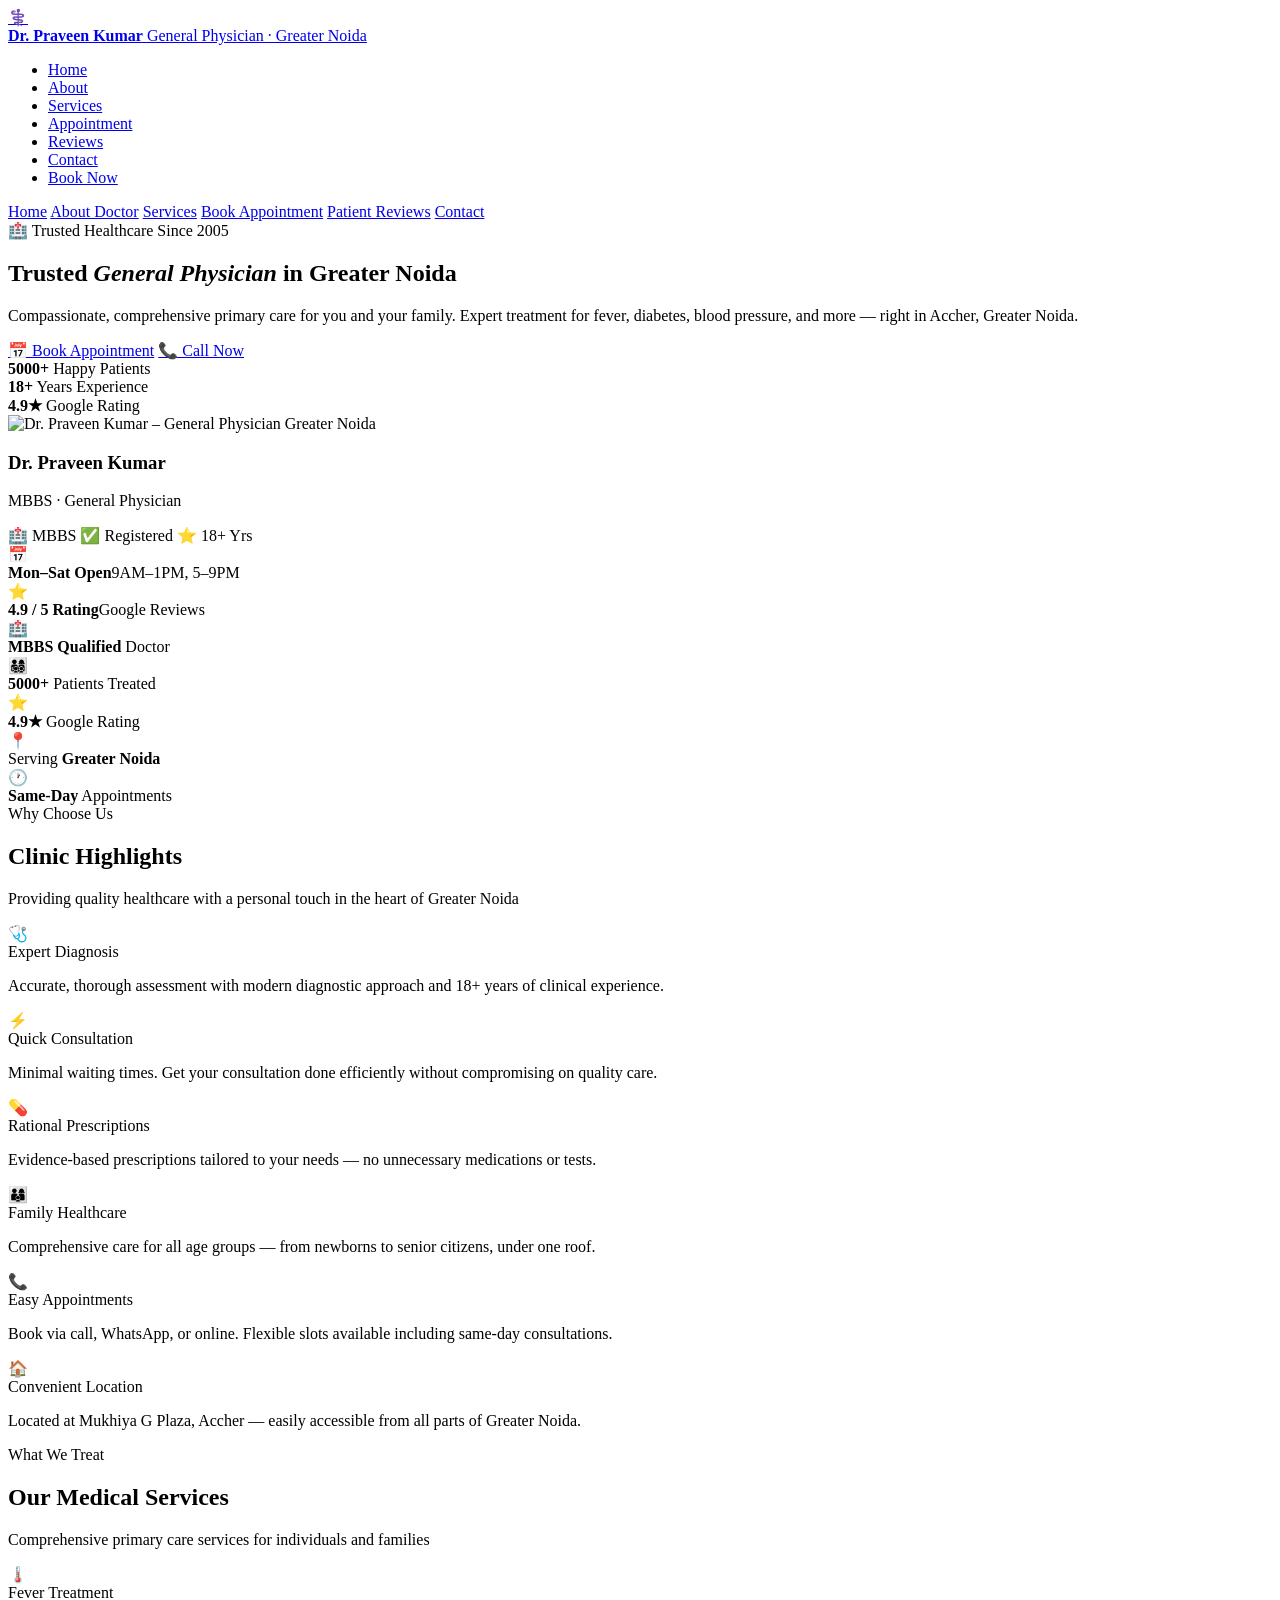
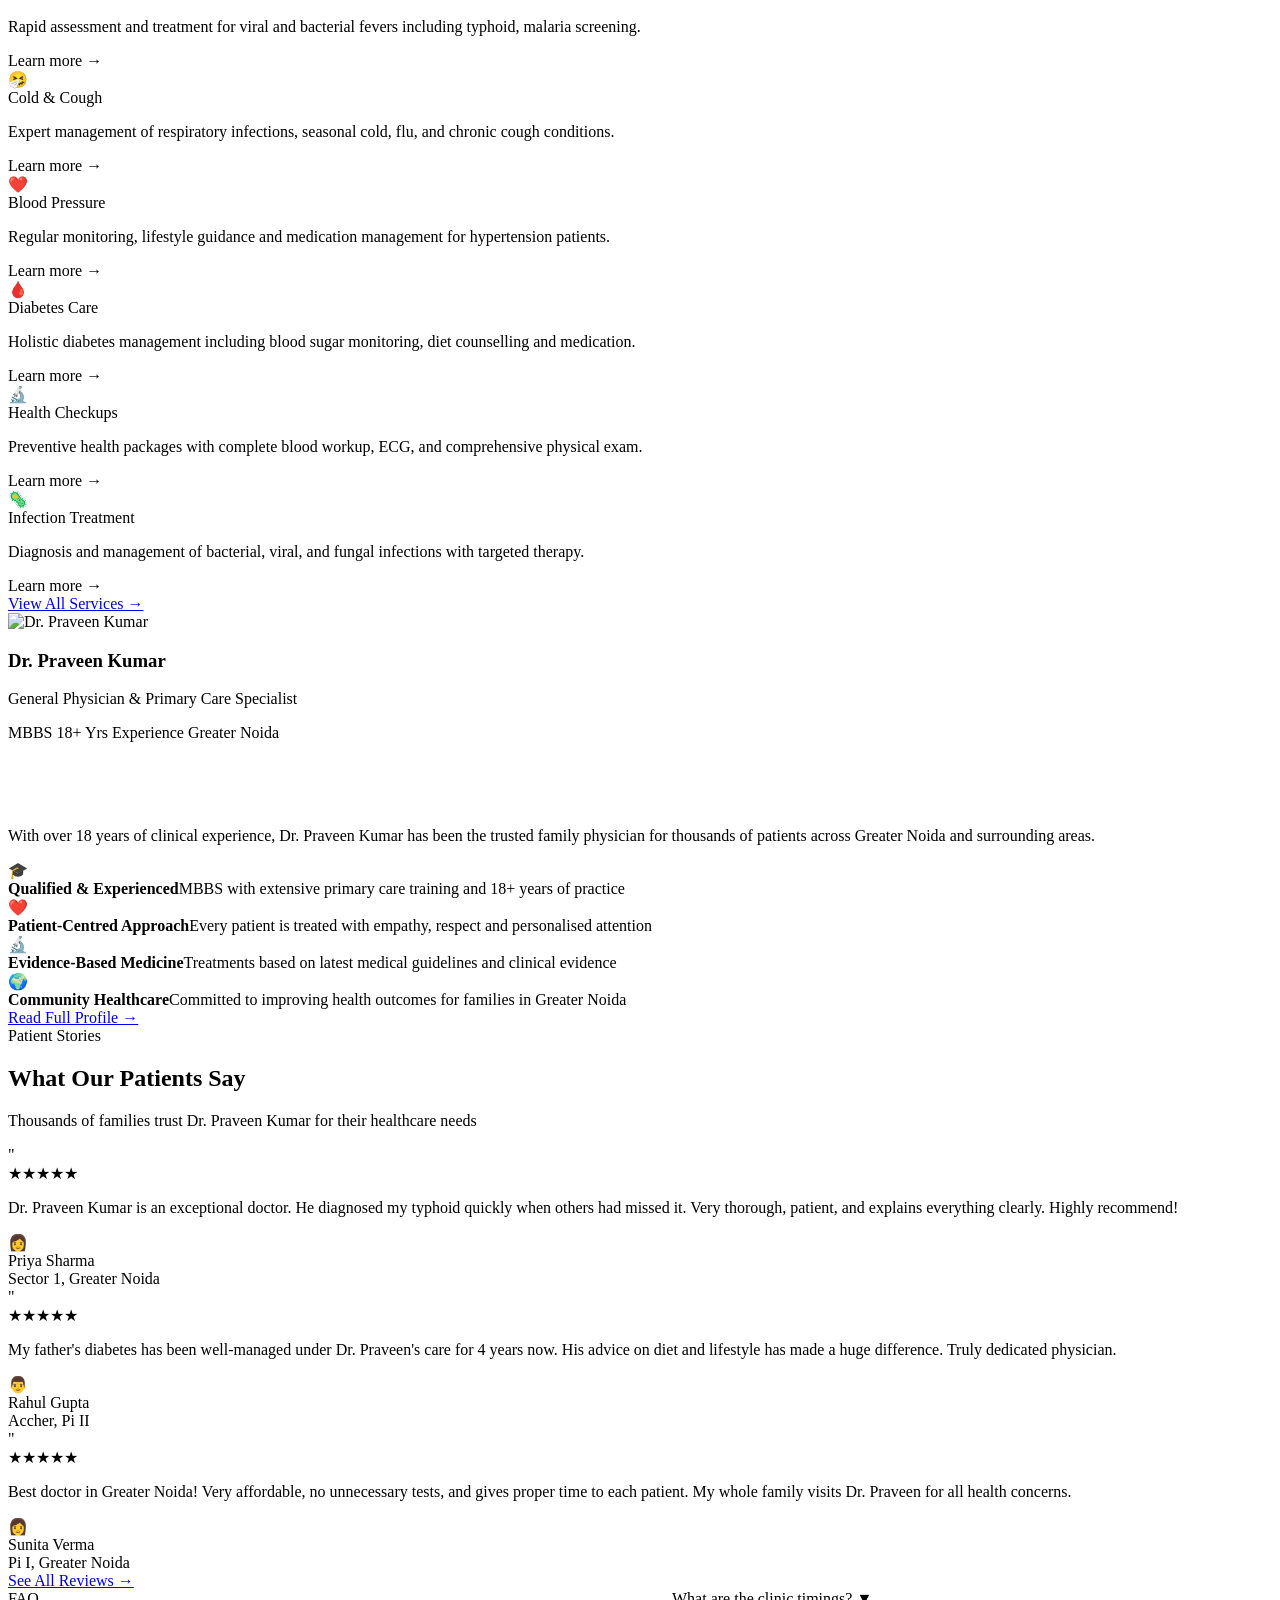
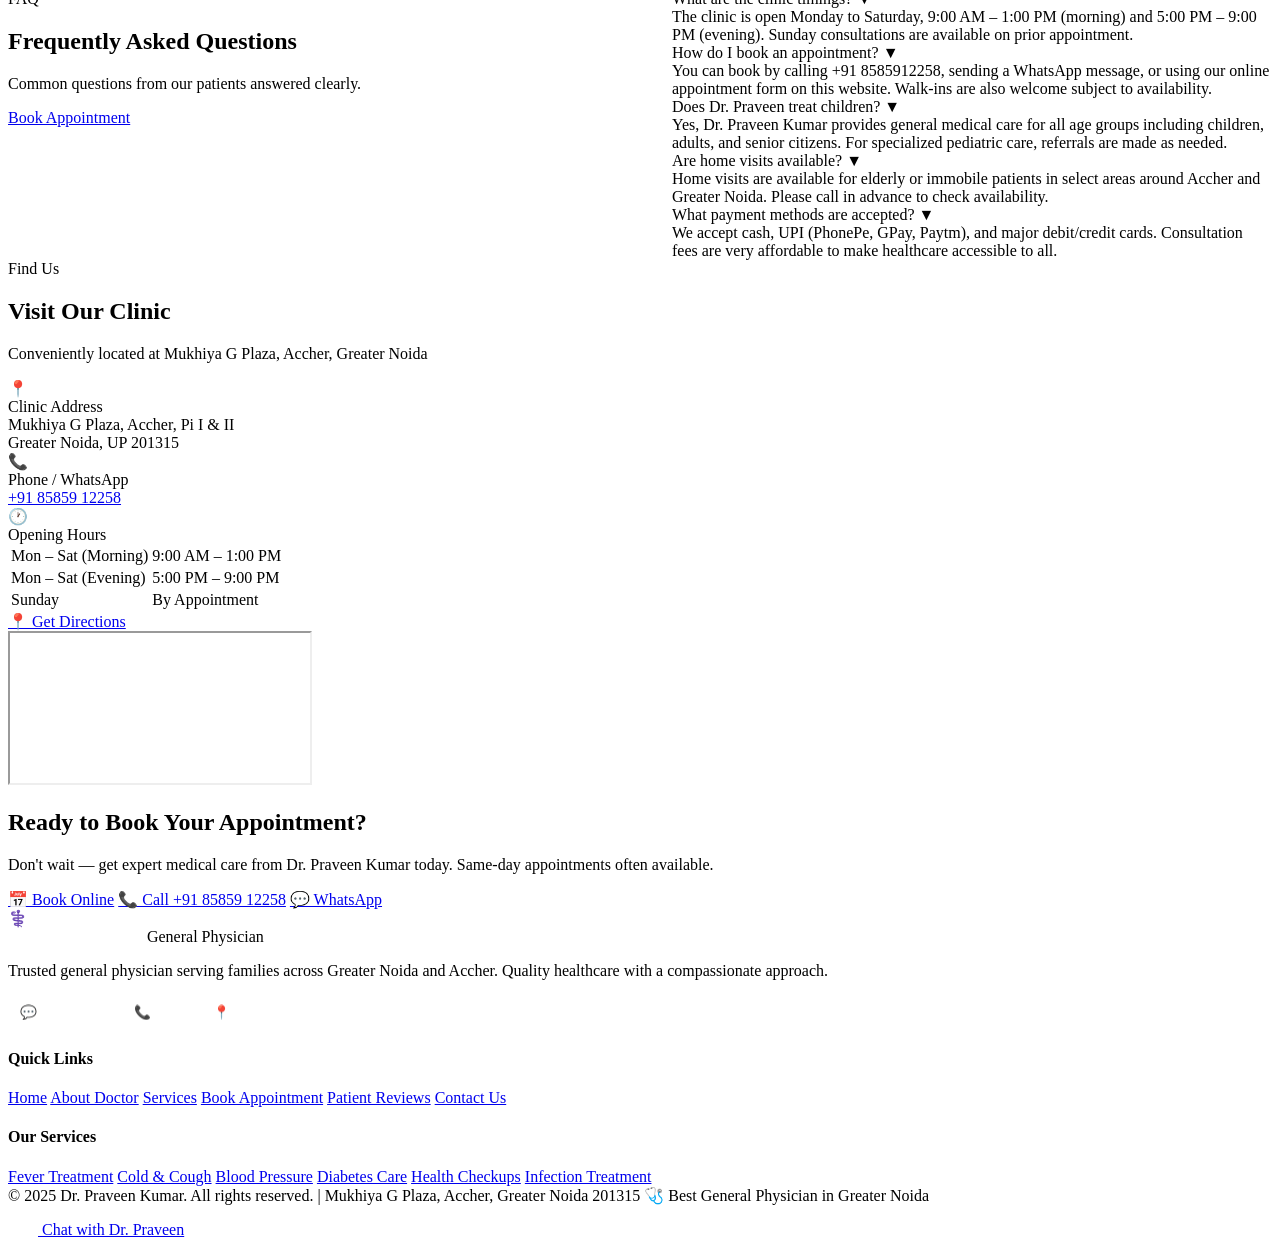
==== index.html @ 4be9c809 "Add files via upload" ====
<!DOCTYPE html>
<html lang="en">
<head>
<meta charset="UTF-8"/>
<meta name="viewport" content="width=device-width, initial-scale=1.0"/>
<title>Dr. Praveen Kumar – Best General Physician in Greater Noida</title>
<meta name="description" content="Dr. Praveen Kumar is a trusted General Physician in Greater Noida, Accher. Expert in fever, diabetes, BP, infections & preventive care. Book appointment: +91 8585912258"/>
<meta name="keywords" content="Best General Physician Greater Noida, Doctor near Accher Greater Noida, General Physician Greater Noida, Dr Praveen Kumar"/>
<meta property="og:title" content="Dr. Praveen Kumar – Best General Physician in Greater Noida"/>
<meta property="og:description" content="Trusted General Physician in Accher, Greater Noida. Expert care for fever, diabetes, BP & more. Book appointment now."/>
<meta property="og:type" content="website"/>
<link rel="canonical" href="https://drpraveenkumar.in/"/>
<link rel="stylesheet" href="css/style.css"/>
<script type="application/ld+json">
{"@context":"https://schema.org","@type":["LocalBusiness","MedicalClinic","Physician"],"name":"Dr. Praveen Kumar – Best General Physician","description":"General Physician in Accher, Greater Noida offering comprehensive primary care","url":"https://drpraveenkumar.in","telephone":"+918585912258","address":{"@type":"PostalAddress","streetAddress":"Mukhiya G Plaza, Accher, Pi I & II","addressLocality":"Greater Noida","addressRegion":"Uttar Pradesh","postalCode":"201315","addressCountry":"IN"},"geo":{"@type":"GeoCoordinates","latitude":28.4595,"longitude":77.5021},"openingHours":["Mo-Sa 09:00-13:00","Mo-Sa 17:00-21:00"],"medicalSpecialty":"General Practice","hasMap":"https://maps.app.goo.gl/XNpBcMZ1L3HhsXba7"}
</script>
</head>
<body>

<!-- NAVBAR -->
<nav class="navbar" id="navbar">
  <div class="nav-inner">
    <a href="index.html" class="nav-logo">
      <div class="logo-icon">⚕️</div>
      <div class="logo-text">
        <strong>Dr. Praveen Kumar</strong>
        <span>General Physician · Greater Noida</span>
      </div>
    </a>
    <ul class="nav-links">
      <li><a href="index.html" class="active">Home</a></li>
      <li><a href="pages/about.html">About</a></li>
      <li><a href="pages/services.html">Services</a></li>
      <li><a href="pages/appointment.html">Appointment</a></li>
      <li><a href="pages/reviews.html">Reviews</a></li>
      <li><a href="pages/contact.html">Contact</a></li>
      <li><a href="pages/appointment.html" class="nav-cta">Book Now</a></li>
    </ul>
    <div class="hamburger" id="hamburger">
      <span></span><span></span><span></span>
    </div>
  </div>
</nav>

<!-- MOBILE MENU -->
<div class="mobile-menu" id="mobileMenu">
  <a href="index.html">Home</a>
  <a href="pages/about.html">About Doctor</a>
  <a href="pages/services.html">Services</a>
  <a href="pages/appointment.html">Book Appointment</a>
  <a href="pages/reviews.html">Patient Reviews</a>
  <a href="pages/contact.html">Contact</a>
</div>

<!-- HERO -->
<section class="hero" id="home">
  <div class="hero-blob"></div>
  <div class="hero-container">
    <div class="hero-content">
      <div class="hero-badge">🏥 Trusted Healthcare Since 2005</div>
      <h1 class="hero-title">Trusted <em>General Physician</em> in Greater Noida</h1>
      <p class="hero-subtitle">Compassionate, comprehensive primary care for you and your family. Expert treatment for fever, diabetes, blood pressure, and more — right in Accher, Greater Noida.</p>
      <div class="hero-actions">
        <a href="pages/appointment.html" class="btn btn-white">📅 Book Appointment</a>
        <a href="tel:+918585912258" class="btn btn-outline-white">📞 Call Now</a>
      </div>
      <div class="hero-stats">
        <div class="stat">
          <strong><span data-count="5000" data-suffix="+">5000+</span></strong>
          <span>Happy Patients</span>
        </div>
        <div class="stat">
          <strong><span data-count="18" data-suffix="+">18+</span></strong>
          <span>Years Experience</span>
        </div>
        <div class="stat">
          <strong>4.9★</strong>
          <span>Google Rating</span>
        </div>
      </div>
    </div>
    <div class="hero-image-wrap">
      <div class="hero-card">
        <div class="doctor-photo-wrap">
          <img src="images/dr.jpeg" alt="Dr. Praveen Kumar – General Physician Greater Noida" loading="eager"/>
        </div>
        <div class="doctor-info">
          <h3>Dr. Praveen Kumar</h3>
          <p>MBBS · General Physician</p>
        </div>
        <div class="cert-badges">
          <span class="cert-badge">🏥 MBBS</span>
          <span class="cert-badge">✅ Registered</span>
          <span class="cert-badge">⭐ 18+ Yrs</span>
        </div>
      </div>
      <div class="floating-card fc1">
        <span class="fc-icon">📅</span>
        <div><strong>Mon–Sat Open</strong><span>9AM–1PM, 5–9PM</span></div>
      </div>
      <div class="floating-card fc2">
        <span class="fc-icon">⭐</span>
        <div><strong>4.9 / 5 Rating</strong><span>Google Reviews</span></div>
      </div>
    </div>
  </div>
</section>

<!-- TRUST BAR -->
<div class="trust-bar">
  <div class="trust-inner">
    <div class="trust-item"><span class="ti-icon">🏥</span><div><strong>MBBS Qualified</strong> Doctor</div></div>
    <div class="trust-item"><span class="ti-icon">👨‍👩‍👧‍👦</span><div><strong>5000+</strong> Patients Treated</div></div>
    <div class="trust-item"><span class="ti-icon">⭐</span><div><strong>4.9★</strong> Google Rating</div></div>
    <div class="trust-item"><span class="ti-icon">📍</span><div>Serving <strong>Greater Noida</strong></div></div>
    <div class="trust-item"><span class="ti-icon">🕐</span><div><strong>Same-Day</strong> Appointments</div></div>
  </div>
</div>

<!-- HIGHLIGHTS -->
<section class="highlights">
  <div class="container">
    <div class="text-center">
      <span class="section-label">Why Choose Us</span>
      <h2 class="section-title">Clinic Highlights</h2>
      <p class="section-sub">Providing quality healthcare with a personal touch in the heart of Greater Noida</p>
    </div>
    <div class="highlights-grid">
      <div class="highlight-card reveal">
        <div class="hc-icon">🩺</div>
        <div class="hc-title">Expert Diagnosis</div>
        <p class="hc-text">Accurate, thorough assessment with modern diagnostic approach and 18+ years of clinical experience.</p>
      </div>
      <div class="highlight-card reveal">
        <div class="hc-icon">⚡</div>
        <div class="hc-title">Quick Consultation</div>
        <p class="hc-text">Minimal waiting times. Get your consultation done efficiently without compromising on quality care.</p>
      </div>
      <div class="highlight-card reveal">
        <div class="hc-icon">💊</div>
        <div class="hc-title">Rational Prescriptions</div>
        <p class="hc-text">Evidence-based prescriptions tailored to your needs — no unnecessary medications or tests.</p>
      </div>
      <div class="highlight-card reveal">
        <div class="hc-icon">👨‍👩‍👦</div>
        <div class="hc-title">Family Healthcare</div>
        <p class="hc-text">Comprehensive care for all age groups — from newborns to senior citizens, under one roof.</p>
      </div>
      <div class="highlight-card reveal">
        <div class="hc-icon">📞</div>
        <div class="hc-title">Easy Appointments</div>
        <p class="hc-text">Book via call, WhatsApp, or online. Flexible slots available including same-day consultations.</p>
      </div>
      <div class="highlight-card reveal">
        <div class="hc-icon">🏠</div>
        <div class="hc-title">Convenient Location</div>
        <p class="hc-text">Located at Mukhiya G Plaza, Accher — easily accessible from all parts of Greater Noida.</p>
      </div>
    </div>
  </div>
</section>

<!-- SERVICES OVERVIEW -->
<section class="services" id="services">
  <div class="container">
    <div class="text-center">
      <span class="section-label">What We Treat</span>
      <h2 class="section-title">Our Medical Services</h2>
      <p class="section-sub">Comprehensive primary care services for individuals and families</p>
    </div>
    <div class="services-grid">
      <div class="service-card reveal">
        <div class="sc-icon-wrap">🌡️</div>
        <div class="sc-title">Fever Treatment</div>
        <p class="sc-text">Rapid assessment and treatment for viral and bacterial fevers including typhoid, malaria screening.</p>
        <span class="sc-link">Learn more →</span>
      </div>
      <div class="service-card reveal">
        <div class="sc-icon-wrap">🤧</div>
        <div class="sc-title">Cold & Cough</div>
        <p class="sc-text">Expert management of respiratory infections, seasonal cold, flu, and chronic cough conditions.</p>
        <span class="sc-link">Learn more →</span>
      </div>
      <div class="service-card reveal">
        <div class="sc-icon-wrap">❤️</div>
        <div class="sc-title">Blood Pressure</div>
        <p class="sc-text">Regular monitoring, lifestyle guidance and medication management for hypertension patients.</p>
        <span class="sc-link">Learn more →</span>
      </div>
      <div class="service-card reveal">
        <div class="sc-icon-wrap">🩸</div>
        <div class="sc-title">Diabetes Care</div>
        <p class="sc-text">Holistic diabetes management including blood sugar monitoring, diet counselling and medication.</p>
        <span class="sc-link">Learn more →</span>
      </div>
      <div class="service-card reveal">
        <div class="sc-icon-wrap">🔬</div>
        <div class="sc-title">Health Checkups</div>
        <p class="sc-text">Preventive health packages with complete blood workup, ECG, and comprehensive physical exam.</p>
        <span class="sc-link">Learn more →</span>
      </div>
      <div class="service-card reveal">
        <div class="sc-icon-wrap">🦠</div>
        <div class="sc-title">Infection Treatment</div>
        <p class="sc-text">Diagnosis and management of bacterial, viral, and fungal infections with targeted therapy.</p>
        <span class="sc-link">Learn more →</span>
      </div>
    </div>
    <div class="text-center mt-3">
      <a href="pages/services.html" class="btn btn-primary">View All Services →</a>
    </div>
  </div>
</section>

<!-- ABOUT STRIP -->
<section class="about-strip">
  <div class="container">
    <div class="about-strip-inner">
      <div class="about-img-wrap reveal">
        <div class="doctor-photo-about">
          <img src="images/dr.jpeg" alt="Dr. Praveen Kumar" loading="lazy"/>
        </div>
        <h3>Dr. Praveen Kumar</h3>
        <p>General Physician & Primary Care Specialist</p>
        <div class="qual-pills">
          <span class="qual-pill">MBBS</span>
          <span class="qual-pill">18+ Yrs Experience</span>
          <span class="qual-pill">Greater Noida</span>
        </div>
      </div>
      <div class="about-content reveal">
        <span class="section-label" style="background:rgba(255,255,255,0.15);color:white;">About Dr. Praveen Kumar</span>
        <h2 class="section-title" style="color:white;">Dedicated to Your Health & Wellbeing</h2>
        <p class="section-sub">With over 18 years of clinical experience, Dr. Praveen Kumar has been the trusted family physician for thousands of patients across Greater Noida and surrounding areas.</p>
        <div class="about-points">
          <div class="about-point">
            <div class="ap-icon">🎓</div>
            <div class="ap-text"><strong>Qualified & Experienced</strong><span>MBBS with extensive primary care training and 18+ years of practice</span></div>
          </div>
          <div class="about-point">
            <div class="ap-icon">❤️</div>
            <div class="ap-text"><strong>Patient-Centred Approach</strong><span>Every patient is treated with empathy, respect and personalised attention</span></div>
          </div>
          <div class="about-point">
            <div class="ap-icon">🔬</div>
            <div class="ap-text"><strong>Evidence-Based Medicine</strong><span>Treatments based on latest medical guidelines and clinical evidence</span></div>
          </div>
          <div class="about-point">
            <div class="ap-icon">🌍</div>
            <div class="ap-text"><strong>Community Healthcare</strong><span>Committed to improving health outcomes for families in Greater Noida</span></div>
          </div>
        </div>
        <div class="mt-3">
          <a href="pages/about.html" class="btn btn-white" style="margin-top:1.5rem">Read Full Profile →</a>
        </div>
      </div>
    </div>
  </div>
</section>

<!-- TESTIMONIALS -->
<section class="testimonials">
  <div class="container">
    <div class="text-center">
      <span class="section-label">Patient Stories</span>
      <h2 class="section-title">What Our Patients Say</h2>
      <p class="section-sub">Thousands of families trust Dr. Praveen Kumar for their healthcare needs</p>
    </div>
    <div class="testimonials-grid">
      <div class="testimonial-card reveal">
        <div class="quote-mark">"</div>
        <div class="stars">★★★★★</div>
        <p class="t-text">Dr. Praveen Kumar is an exceptional doctor. He diagnosed my typhoid quickly when others had missed it. Very thorough, patient, and explains everything clearly. Highly recommend!</p>
        <div class="t-author">
          <div class="t-avatar">👩</div>
          <div><div class="t-name">Priya Sharma</div><div class="t-meta">Sector 1, Greater Noida</div></div>
        </div>
      </div>
      <div class="testimonial-card reveal">
        <div class="quote-mark">"</div>
        <div class="stars">★★★★★</div>
        <p class="t-text">My father's diabetes has been well-managed under Dr. Praveen's care for 4 years now. His advice on diet and lifestyle has made a huge difference. Truly dedicated physician.</p>
        <div class="t-author">
          <div class="t-avatar">👨</div>
          <div><div class="t-name">Rahul Gupta</div><div class="t-meta">Accher, Pi II</div></div>
        </div>
      </div>
      <div class="testimonial-card reveal">
        <div class="quote-mark">"</div>
        <div class="stars">★★★★★</div>
        <p class="t-text">Best doctor in Greater Noida! Very affordable, no unnecessary tests, and gives proper time to each patient. My whole family visits Dr. Praveen for all health concerns.</p>
        <div class="t-author">
          <div class="t-avatar">👩</div>
          <div><div class="t-name">Sunita Verma</div><div class="t-meta">Pi I, Greater Noida</div></div>
        </div>
      </div>
    </div>
    <div class="text-center mt-3">
      <a href="pages/reviews.html" class="btn btn-primary">See All Reviews →</a>
    </div>
  </div>
</section>

<!-- FAQ -->
<section class="faq">
  <div class="container">
    <div class="faq-grid" style="display:grid;grid-template-columns:1fr 1fr;gap:4rem;align-items:start;">
      <div class="reveal">
        <span class="section-label">FAQ</span>
        <h2 class="section-title">Frequently Asked Questions</h2>
        <p class="section-sub">Common questions from our patients answered clearly.</p>
        <div class="mt-3">
          <a href="pages/appointment.html" class="btn btn-primary">Book Appointment</a>
        </div>
      </div>
      <div class="faq-list reveal">
        <div class="faq-item">
          <div class="faq-q">What are the clinic timings? <span class="faq-chevron">▼</span></div>
          <div class="faq-a"><div class="faq-a-inner">The clinic is open Monday to Saturday, 9:00 AM – 1:00 PM (morning) and 5:00 PM – 9:00 PM (evening). Sunday consultations are available on prior appointment.</div></div>
        </div>
        <div class="faq-item">
          <div class="faq-q">How do I book an appointment? <span class="faq-chevron">▼</span></div>
          <div class="faq-a"><div class="faq-a-inner">You can book by calling +91 8585912258, sending a WhatsApp message, or using our online appointment form on this website. Walk-ins are also welcome subject to availability.</div></div>
        </div>
        <div class="faq-item">
          <div class="faq-q">Does Dr. Praveen treat children? <span class="faq-chevron">▼</span></div>
          <div class="faq-a"><div class="faq-a-inner">Yes, Dr. Praveen Kumar provides general medical care for all age groups including children, adults, and senior citizens. For specialized pediatric care, referrals are made as needed.</div></div>
        </div>
        <div class="faq-item">
          <div class="faq-q">Are home visits available? <span class="faq-chevron">▼</span></div>
          <div class="faq-a"><div class="faq-a-inner">Home visits are available for elderly or immobile patients in select areas around Accher and Greater Noida. Please call in advance to check availability.</div></div>
        </div>
        <div class="faq-item">
          <div class="faq-q">What payment methods are accepted? <span class="faq-chevron">▼</span></div>
          <div class="faq-a"><div class="faq-a-inner">We accept cash, UPI (PhonePe, GPay, Paytm), and major debit/credit cards. Consultation fees are very affordable to make healthcare accessible to all.</div></div>
        </div>
      </div>
    </div>
  </div>
</section>

<!-- CONTACT QUICK -->
<section class="contact">
  <div class="container">
    <div class="text-center">
      <span class="section-label">Find Us</span>
      <h2 class="section-title">Visit Our Clinic</h2>
      <p class="section-sub">Conveniently located at Mukhiya G Plaza, Accher, Greater Noida</p>
    </div>
    <div class="contact-grid">
      <div class="contact-info">
        <div class="info-card reveal">
          <div class="ic-icon">📍</div>
          <div>
            <div class="ic-label">Clinic Address</div>
            <div class="ic-value">Mukhiya G Plaza, Accher, Pi I & II<br>Greater Noida, UP 201315</div>
          </div>
        </div>
        <div class="info-card reveal">
          <div class="ic-icon">📞</div>
          <div>
            <div class="ic-label">Phone / WhatsApp</div>
            <div class="ic-value"><a href="tel:+918585912258">+91 85859 12258</a></div>
          </div>
        </div>
        <div class="info-card reveal">
          <div class="ic-icon">🕐</div>
          <div>
            <div class="ic-label">Opening Hours</div>
            <div class="ic-value">
              <table class="hours-table">
                <tr><td>Mon – Sat (Morning)</td><td>9:00 AM – 1:00 PM</td></tr>
                <tr><td>Mon – Sat (Evening)</td><td>5:00 PM – 9:00 PM</td></tr>
                <tr><td>Sunday</td><td>By Appointment</td></tr>
              </table>
            </div>
          </div>
        </div>
        <div class="mt-2">
          <a href="https://maps.app.goo.gl/XNpBcMZ1L3HhsXba7" target="_blank" class="btn btn-primary">📍 Get Directions</a>
        </div>
      </div>
      <div class="map-wrap reveal">
        <iframe src="https://www.google.com/maps/embed?pb=!1m18!1m12!1m3!1d3509.9!2d77.5021!3d28.4595!2m3!1f0!2f0!3f0!3m2!1i1024!2i768!4f13.1!3m3!1m2!1s0x0%3A0x0!2zMjjCsDI3JzM0LjIiTiA3N8KwMzAnMDcuNiJF!5e0!3m2!1sen!2sin!4v1234567890" allowfullscreen="" loading="lazy" referrerpolicy="no-referrer-when-downgrade" title="Dr. Praveen Kumar Clinic Location"></iframe>
      </div>
    </div>
  </div>
</section>

<!-- CTA STRIP -->
<div class="cta-strip">
  <div class="container">
    <h2>Ready to Book Your Appointment?</h2>
    <p>Don't wait — get expert medical care from Dr. Praveen Kumar today. Same-day appointments often available.</p>
    <div class="btn-actions">
      <a href="pages/appointment.html" class="btn btn-white">📅 Book Online</a>
      <a href="tel:+918585912258" class="btn btn-outline-white">📞 Call +91 85859 12258</a>
      <a href="https://wa.me/918585912258?text=Hello%20Dr.%20Praveen%2C%20I%20would%20like%20to%20book%20an%20appointment." target="_blank" class="btn btn-teal">💬 WhatsApp</a>
    </div>
  </div>
</div>

<!-- FOOTER -->
<footer class="footer">
  <div class="footer-grid">
    <div class="footer-brand">
      <div class="nav-logo" style="margin-bottom:0.75rem">
        <div class="logo-icon">⚕️</div>
        <div class="logo-text">
          <strong style="color:white">Dr. Praveen Kumar</strong>
          <span>General Physician</span>
        </div>
      </div>
      <p>Trusted general physician serving families across Greater Noida and Accher. Quality healthcare with a compassionate approach.</p>
      <div style="margin-top:1rem;display:flex;gap:0.75rem;flex-wrap:wrap">
        <a href="https://wa.me/918585912258" target="_blank" style="background:rgba(255,255,255,0.1);border-radius:8px;padding:8px 12px;color:white;font-size:0.85rem;transition:background 0.2s" onmouseover="this.style.background='rgba(255,255,255,0.2)'" onmouseout="this.style.background='rgba(255,255,255,0.1)'">💬 WhatsApp</a>
        <a href="tel:+918585912258" style="background:rgba(255,255,255,0.1);border-radius:8px;padding:8px 12px;color:white;font-size:0.85rem;transition:background 0.2s" onmouseover="this.style.background='rgba(255,255,255,0.2)'" onmouseout="this.style.background='rgba(255,255,255,0.1)'">📞 Call</a>
        <a href="https://maps.app.goo.gl/XNpBcMZ1L3HhsXba7" target="_blank" style="background:rgba(255,255,255,0.1);border-radius:8px;padding:8px 12px;color:white;font-size:0.85rem;transition:background 0.2s" onmouseover="this.style.background='rgba(255,255,255,0.2)'" onmouseout="this.style.background='rgba(255,255,255,0.1)'">📍 Maps</a>
      </div>
    </div>
    <div>
      <h4>Quick Links</h4>
      <div class="footer-links">
        <a href="index.html">Home</a>
        <a href="pages/about.html">About Doctor</a>
        <a href="pages/services.html">Services</a>
        <a href="pages/appointment.html">Book Appointment</a>
        <a href="pages/reviews.html">Patient Reviews</a>
        <a href="pages/contact.html">Contact Us</a>
      </div>
    </div>
    <div>
      <h4>Our Services</h4>
      <div class="footer-links">
        <a href="pages/services.html">Fever Treatment</a>
        <a href="pages/services.html">Cold & Cough</a>
        <a href="pages/services.html">Blood Pressure</a>
        <a href="pages/services.html">Diabetes Care</a>
        <a href="pages/services.html">Health Checkups</a>
        <a href="pages/services.html">Infection Treatment</a>
      </div>
    </div>
  </div>
  <div class="footer-bottom">
    <span>© 2025 Dr. Praveen Kumar. All rights reserved. | Mukhiya G Plaza, Accher, Greater Noida 201315</span>
    <span>🩺 Best General Physician in Greater Noida</span>
  </div>
</footer>

<!-- FLOATING WHATSAPP -->
<a href="https://wa.me/918585912258?text=Hello%20Dr.%20Praveen%2C%20I%20would%20like%20to%20book%20an%20appointment." target="_blank" class="whatsapp-float" aria-label="Chat on WhatsApp">
  <svg width="30" height="30" viewBox="0 0 24 24" fill="white"><path d="M17.472 14.382c-.297-.149-1.758-.867-2.03-.967-.273-.099-.471-.148-.67.15-.197.297-.767.966-.94 1.164-.173.199-.347.223-.644.075-.297-.15-1.255-.463-2.39-1.475-.883-.788-1.48-1.761-1.653-2.059-.173-.297-.018-.458.13-.606.134-.133.298-.347.446-.52.149-.174.198-.298.298-.497.099-.198.05-.371-.025-.52-.075-.149-.669-1.612-.916-2.207-.242-.579-.487-.5-.669-.51-.173-.008-.371-.01-.57-.01-.198 0-.52.074-.792.372-.272.297-1.04 1.016-1.04 2.479 0 1.462 1.065 2.875 1.213 3.074.149.198 2.096 3.2 5.077 4.487.709.306 1.262.489 1.694.625.712.227 1.36.195 1.871.118.571-.085 1.758-.719 2.006-1.413.248-.694.248-1.289.173-1.413-.074-.124-.272-.198-.57-.347m-5.421 7.403h-.004a9.87 9.87 0 01-5.031-1.378l-.361-.214-3.741.982.998-3.648-.235-.374a9.86 9.86 0 01-1.51-5.26c.001-5.45 4.436-9.884 9.888-9.884 2.64 0 5.122 1.03 6.988 2.898a9.825 9.825 0 012.893 6.994c-.003 5.45-4.437 9.884-9.885 9.884m8.413-18.297A11.815 11.815 0 0012.05 0C5.495 0 .16 5.335.157 11.892c0 2.096.547 4.142 1.588 5.945L.057 24l6.305-1.654a11.882 11.882 0 005.683 1.448h.005c6.554 0 11.89-5.335 11.893-11.893a11.821 11.821 0 00-3.48-8.413z"/></svg>
  <span class="wa-tooltip">Chat with Dr. Praveen</span>
</a>

<script src="js/main.js"></script>
</body>
</html>
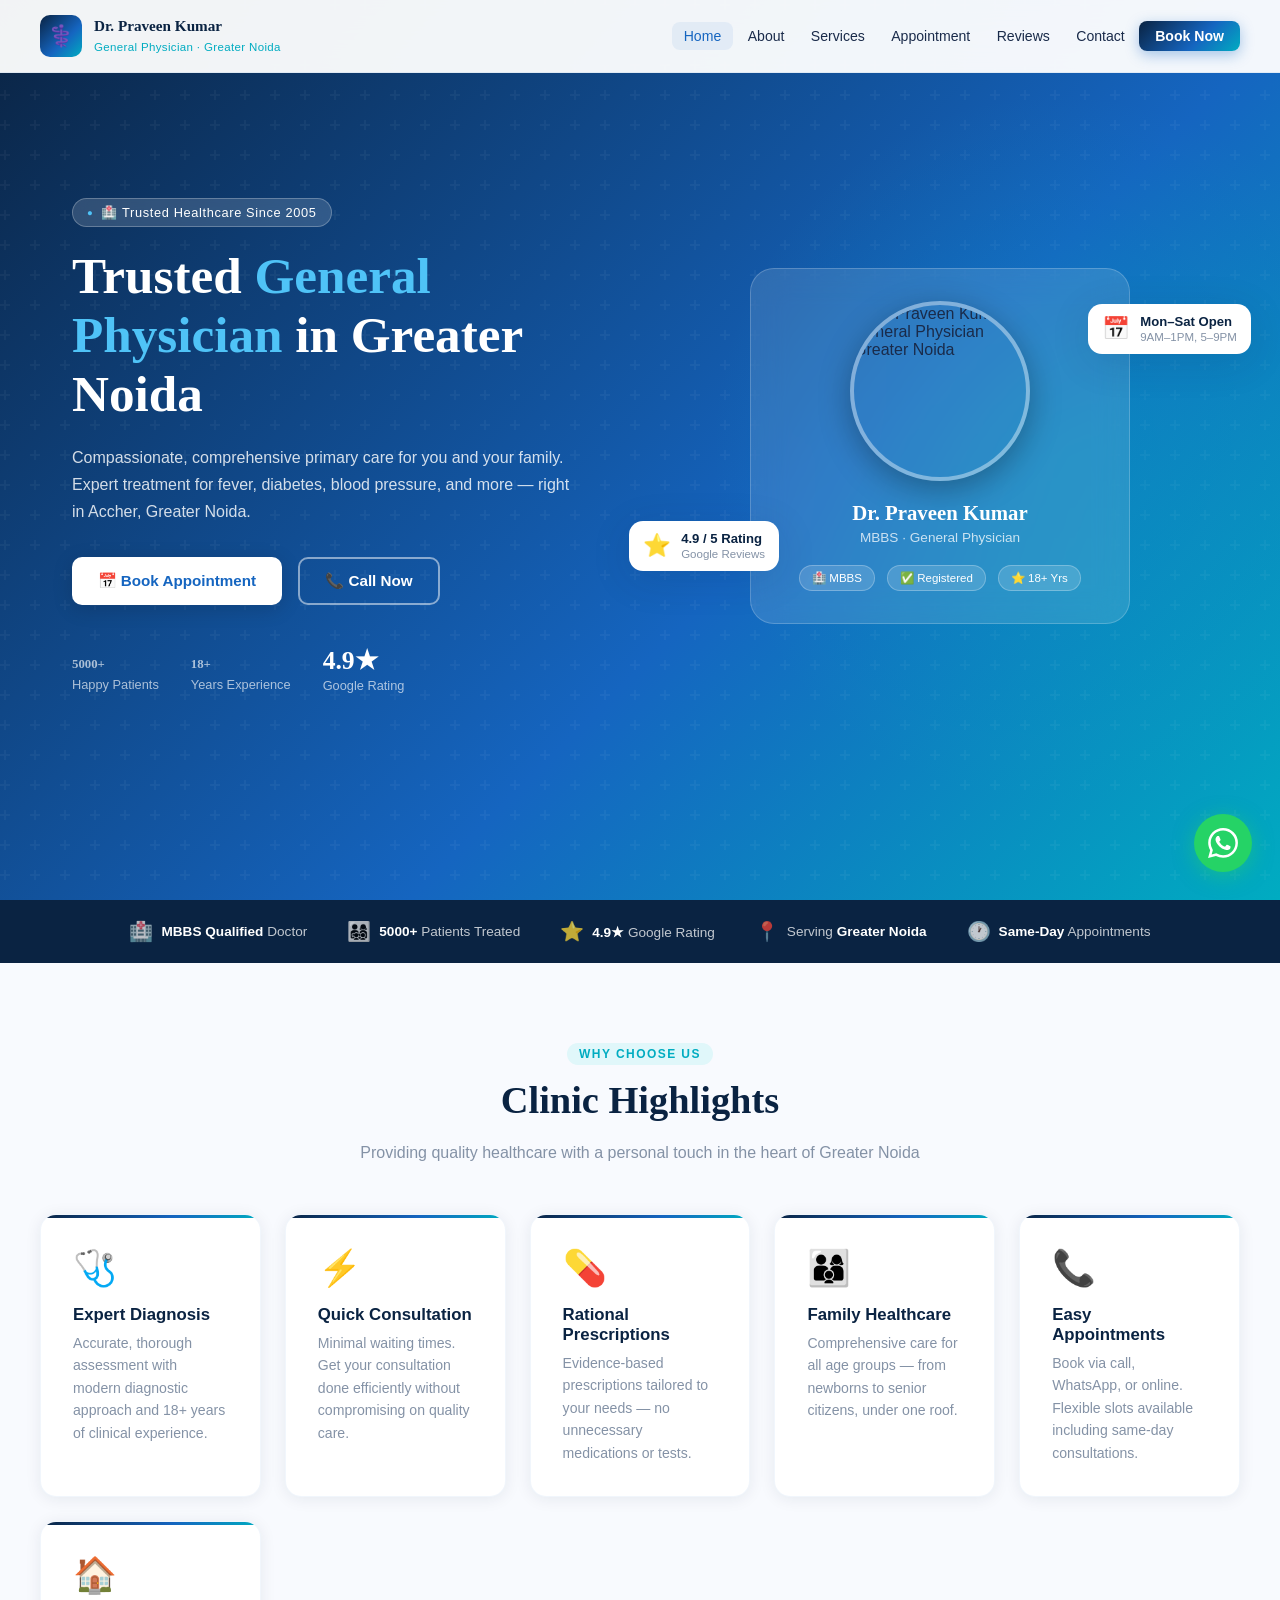
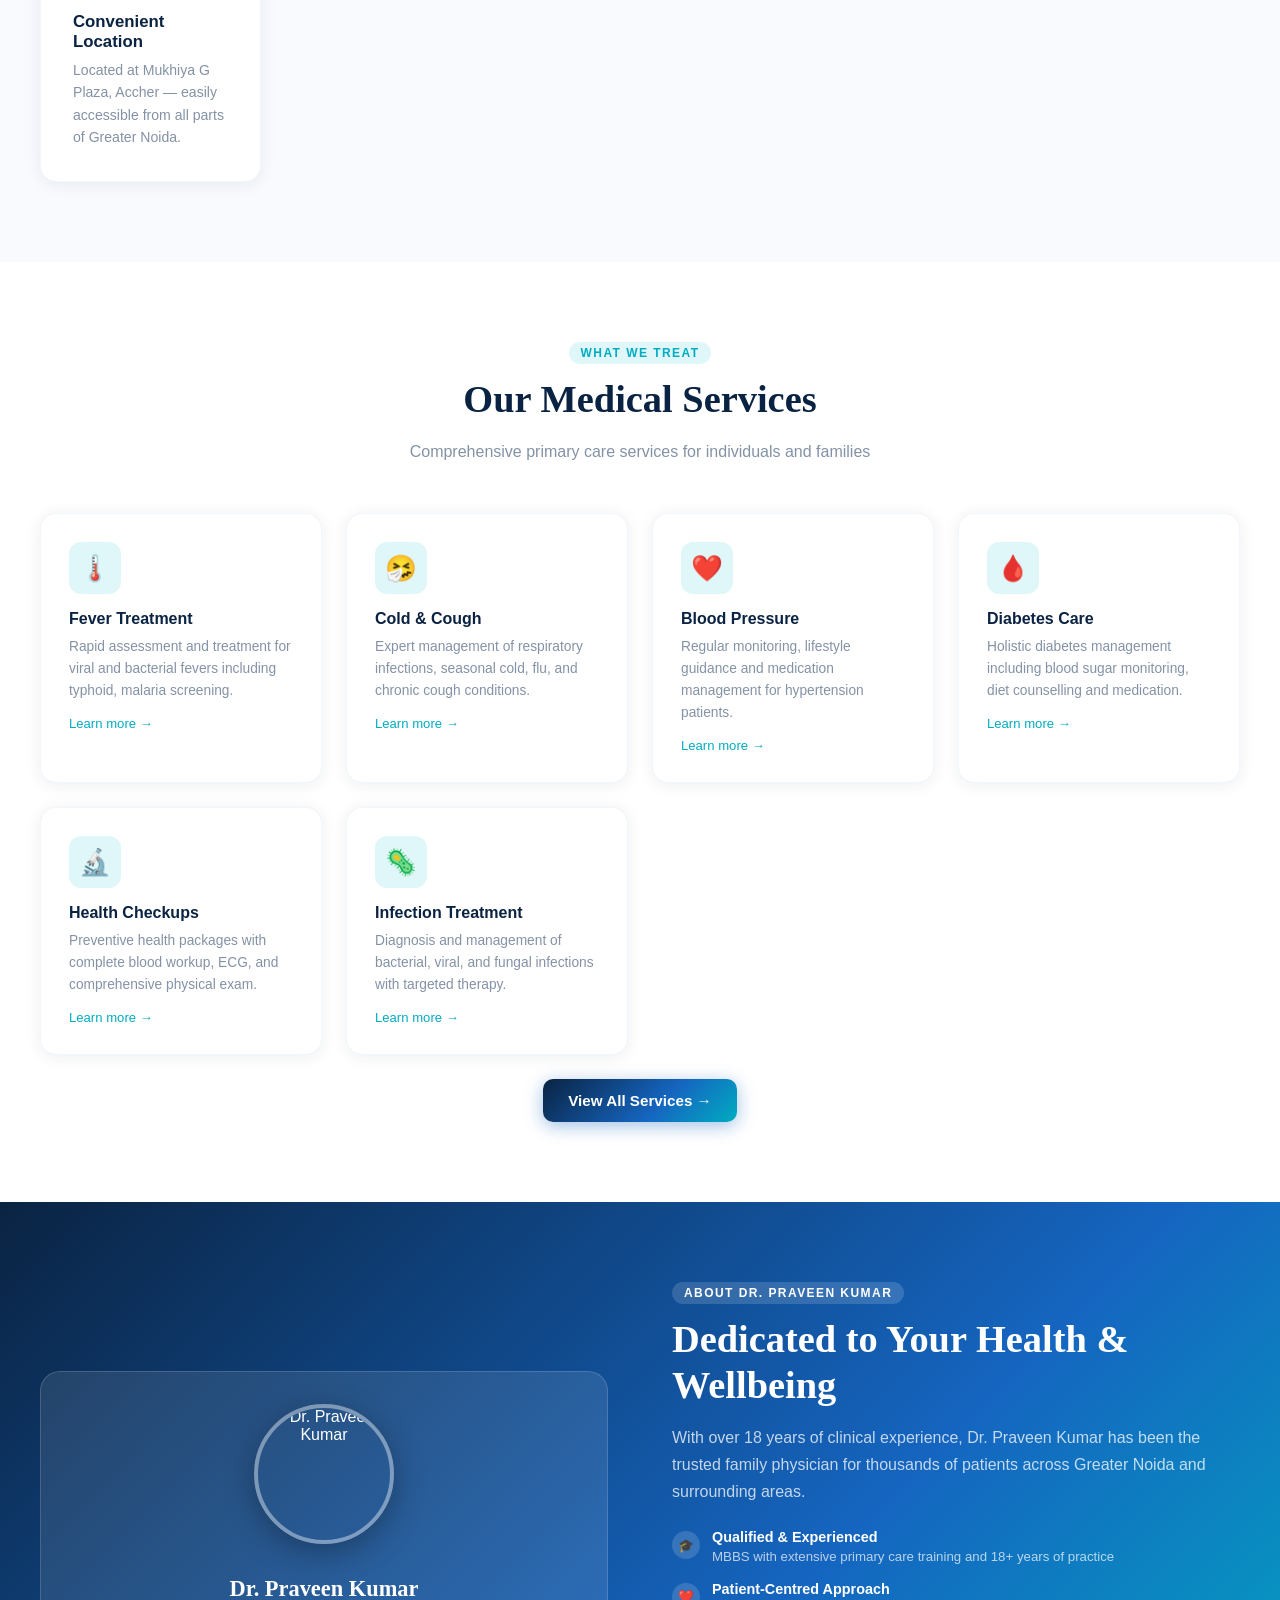
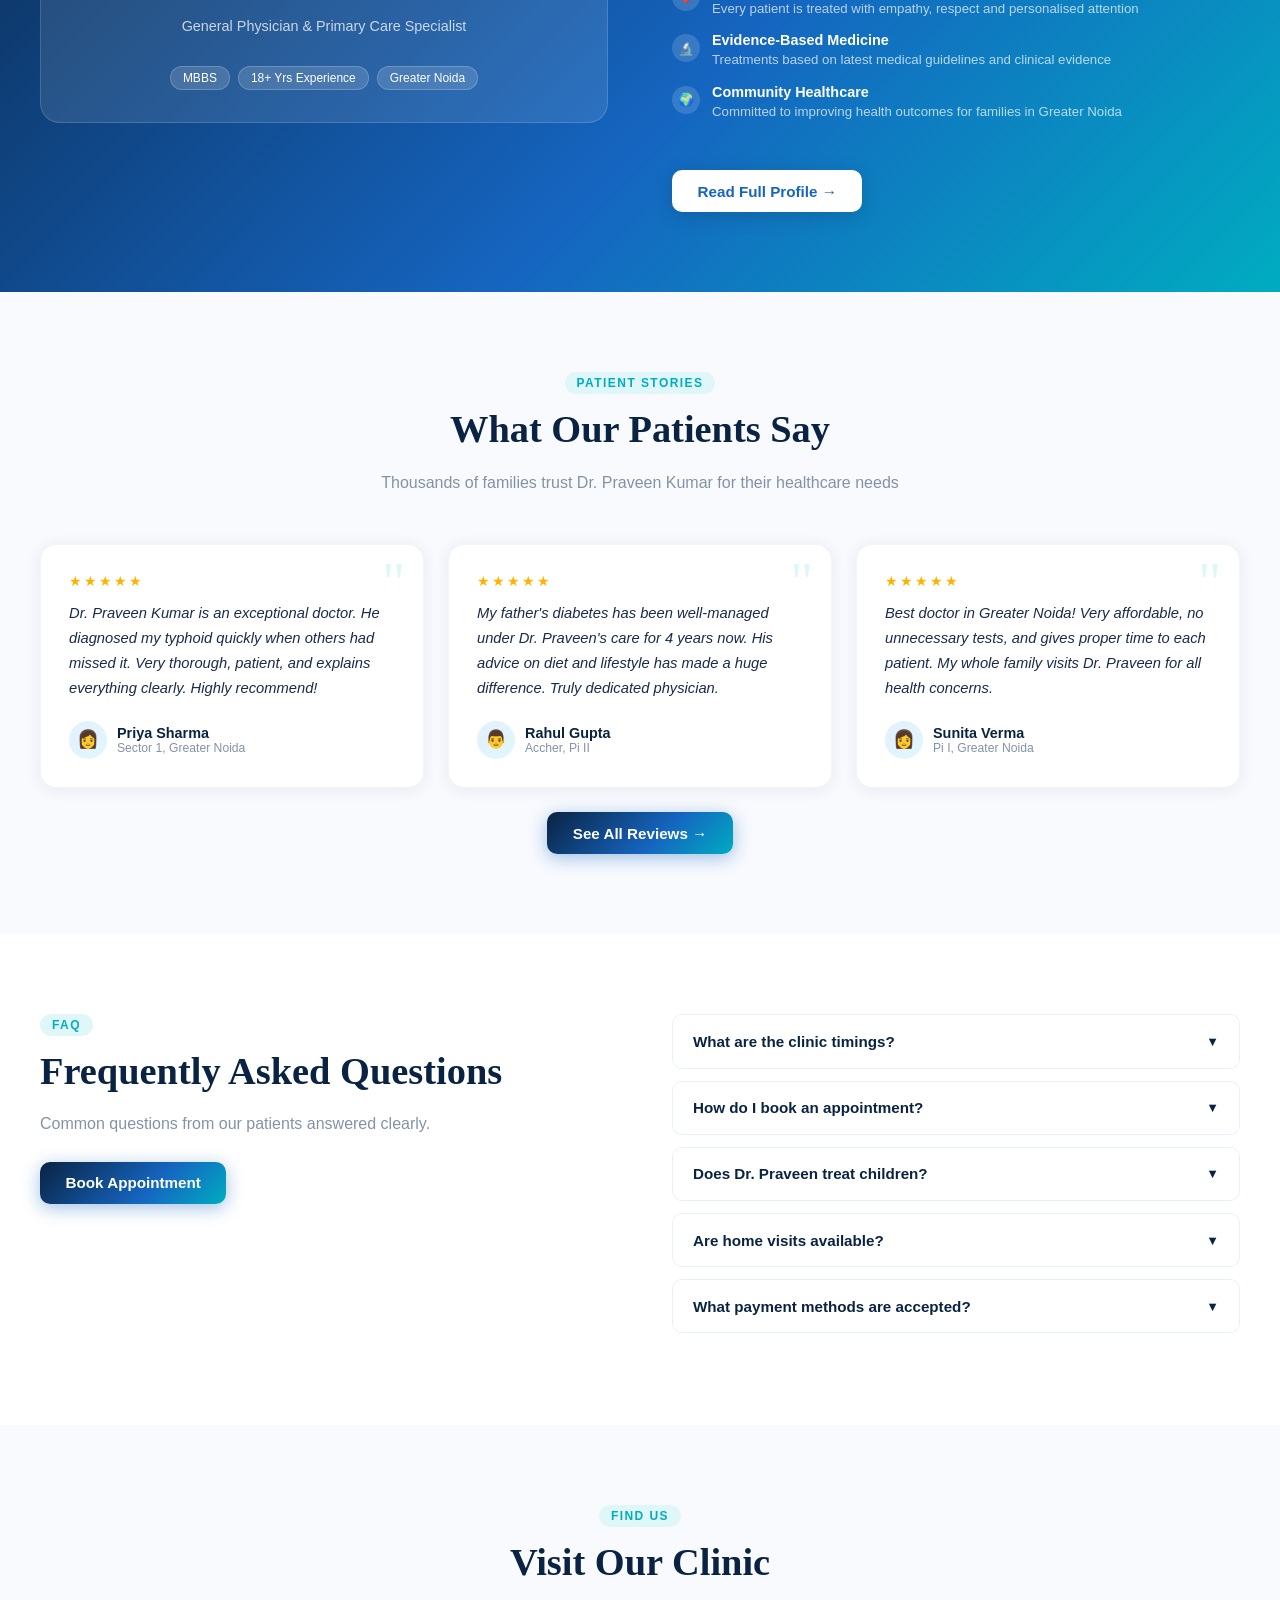
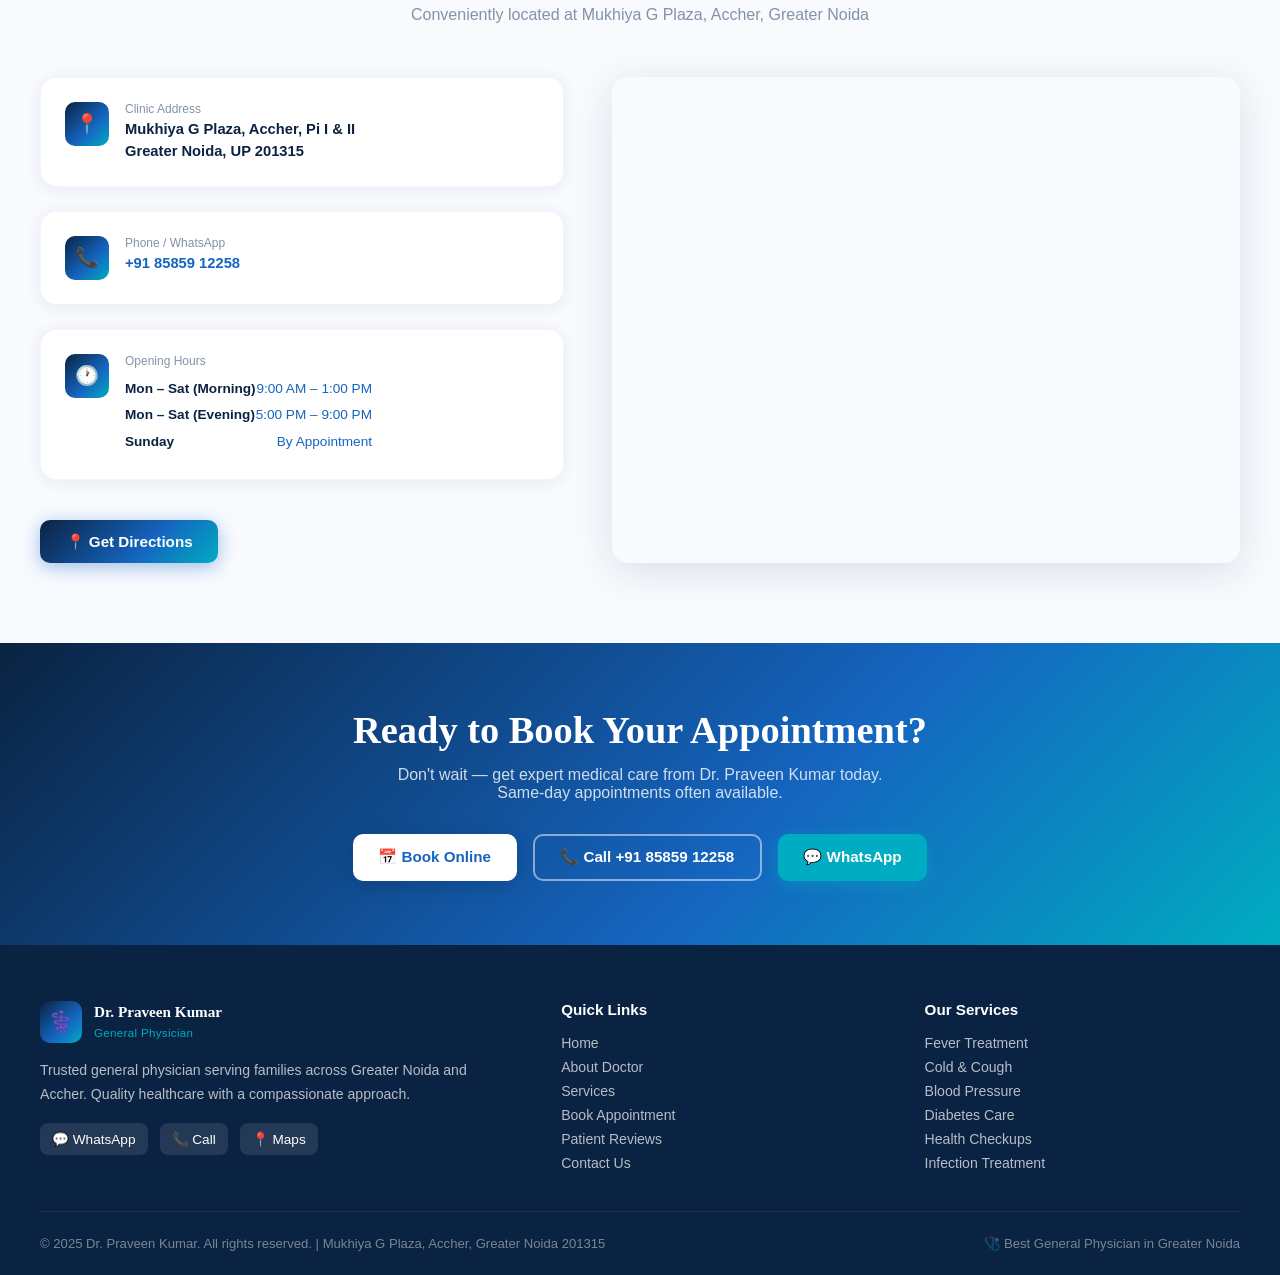
==== commit 56200afa: "Update stylesheet and script links in index.html" ====
--- a/index.html
+++ b/index.html
@@ -10,7 +10,7 @@
 <meta property="og:description" content="Trusted General Physician in Accher, Greater Noida. Expert care for fever, diabetes, BP & more. Book appointment now."/>
 <meta property="og:type" content="website"/>
 <link rel="canonical" href="https://drpraveenkumar.in/"/>
-<link rel="stylesheet" href="css/style.css"/>
+<link rel="stylesheet" href="style.css"/>
 <script type="application/ld+json">
 {"@context":"https://schema.org","@type":["LocalBusiness","MedicalClinic","Physician"],"name":"Dr. Praveen Kumar – Best General Physician","description":"General Physician in Accher, Greater Noida offering comprehensive primary care","url":"https://drpraveenkumar.in","telephone":"+918585912258","address":{"@type":"PostalAddress","streetAddress":"Mukhiya G Plaza, Accher, Pi I & II","addressLocality":"Greater Noida","addressRegion":"Uttar Pradesh","postalCode":"201315","addressCountry":"IN"},"geo":{"@type":"GeoCoordinates","latitude":28.4595,"longitude":77.5021},"openingHours":["Mo-Sa 09:00-13:00","Mo-Sa 17:00-21:00"],"medicalSpecialty":"General Practice","hasMap":"https://maps.app.goo.gl/XNpBcMZ1L3HhsXba7"}
 </script>
@@ -29,12 +29,12 @@
     </a>
     <ul class="nav-links">
       <li><a href="index.html" class="active">Home</a></li>
-      <li><a href="pages/about.html">About</a></li>
-      <li><a href="pages/services.html">Services</a></li>
-      <li><a href="pages/appointment.html">Appointment</a></li>
-      <li><a href="pages/reviews.html">Reviews</a></li>
-      <li><a href="pages/contact.html">Contact</a></li>
-      <li><a href="pages/appointment.html" class="nav-cta">Book Now</a></li>
+      <li><a href="about.html">About</a></li>
+      <li><a href="services.html">Services</a></li>
+      <li><a href="appointment.html">Appointment</a></li>
+      <li><a href="reviews.html">Reviews</a></li>
+      <li><a href="contact.html">Contact</a></li>
+      <li><a href="appointment.html" class="nav-cta">Book Now</a></li>
     </ul>
     <div class="hamburger" id="hamburger">
       <span></span><span></span><span></span>
@@ -45,11 +45,11 @@
 <!-- MOBILE MENU -->
 <div class="mobile-menu" id="mobileMenu">
   <a href="index.html">Home</a>
-  <a href="pages/about.html">About Doctor</a>
-  <a href="pages/services.html">Services</a>
-  <a href="pages/appointment.html">Book Appointment</a>
-  <a href="pages/reviews.html">Patient Reviews</a>
-  <a href="pages/contact.html">Contact</a>
+  <a href="about.html">About Doctor</a>
+  <a href="services.html">Services</a>
+  <a href="appointment.html">Book Appointment</a>
+  <a href="reviews.html">Patient Reviews</a>
+  <a href="contact.html">Contact</a>
 </div>
 
 <!-- HERO -->
@@ -422,22 +422,22 @@
       <h4>Quick Links</h4>
       <div class="footer-links">
         <a href="index.html">Home</a>
-        <a href="pages/about.html">About Doctor</a>
-        <a href="pages/services.html">Services</a>
-        <a href="pages/appointment.html">Book Appointment</a>
-        <a href="pages/reviews.html">Patient Reviews</a>
-        <a href="pages/contact.html">Contact Us</a>
+        <a href="about.html">About Doctor</a>
+        <a href="services.html">Services</a>
+        <a href="appointment.html">Book Appointment</a>
+        <a href="reviews.html">Patient Reviews</a>
+        <a href="contact.html">Contact Us</a>
       </div>
     </div>
     <div>
       <h4>Our Services</h4>
       <div class="footer-links">
-        <a href="pages/services.html">Fever Treatment</a>
-        <a href="pages/services.html">Cold & Cough</a>
-        <a href="pages/services.html">Blood Pressure</a>
-        <a href="pages/services.html">Diabetes Care</a>
-        <a href="pages/services.html">Health Checkups</a>
-        <a href="pages/services.html">Infection Treatment</a>
+        <a href="services.html">Fever Treatment</a>
+        <a href="services.html">Cold & Cough</a>
+        <a href="services.html">Blood Pressure</a>
+        <a href="services.html">Diabetes Care</a>
+        <a href="services.html">Health Checkups</a>
+        <a href="services.html">Infection Treatment</a>
       </div>
     </div>
   </div>
@@ -453,6 +453,6 @@
   <span class="wa-tooltip">Chat with Dr. Praveen</span>
 </a>
 
-<script src="js/main.js"></script>
+<script src="main.js"></script>
 </body>
 </html>
--- a/style.css
+++ b/style.css
@@ -0,0 +1,626 @@
+@import url('https://fonts.googleapis.com/css2?family=Playfair+Display:wght@400;600;700&family=DM+Sans:wght@300;400;500;600&display=swap');
+
+:root {
+  --navy: #0A2342;
+  --blue: #1565C0;
+  --teal: #00ACC1;
+  --teal-light: #E0F7FA;
+  --white: #FFFFFF;
+  --off-white: #F8FAFE;
+  --gray-light: #EEF2F7;
+  --gray: #8492A6;
+  --text: #1A2B4A;
+  --gradient: linear-gradient(135deg, #0A2342 0%, #1565C0 60%, #00ACC1 100%);
+  --gradient-soft: linear-gradient(135deg, #E3F0FF 0%, #E0F7FA 100%);
+  --shadow: 0 8px 40px rgba(10,35,66,0.12);
+  --shadow-sm: 0 2px 16px rgba(10,35,66,0.08);
+  --radius: 16px;
+  --radius-sm: 10px;
+}
+
+*, *::before, *::after { box-sizing: border-box; margin: 0; padding: 0; }
+
+html { scroll-behavior: smooth; font-size: 16px; }
+
+body {
+  font-family: 'DM Sans', sans-serif;
+  color: var(--text);
+  background: var(--white);
+  overflow-x: hidden;
+}
+
+h1, h2, h3, h4 { font-family: 'Playfair Display', serif; line-height: 1.2; }
+
+a { text-decoration: none; color: inherit; }
+
+img { max-width: 100%; display: block; }
+
+/* ── NAVBAR ─────────────────────────────────────────────── */
+.navbar {
+  position: fixed; top: 0; width: 100%; z-index: 1000;
+  padding: 0 2rem;
+  background: rgba(255,255,255,0.95);
+  backdrop-filter: blur(16px);
+  border-bottom: 1px solid rgba(21,101,192,0.08);
+  transition: box-shadow 0.3s;
+}
+.navbar.scrolled { box-shadow: var(--shadow-sm); }
+
+.nav-inner {
+  max-width: 1200px; margin: 0 auto;
+  display: flex; align-items: center; justify-content: space-between;
+  height: 72px;
+}
+
+.nav-logo {
+  display: flex; align-items: center; gap: 12px; flex-shrink: 0;
+}
+.nav-logo .logo-icon {
+  width: 42px; height: 42px; background: var(--gradient);
+  border-radius: 10px; display: flex; align-items: center; justify-content: center;
+  font-size: 1.3rem; color: white; flex-shrink: 0;
+}
+.nav-logo .logo-text { line-height: 1.2; }
+.nav-logo .logo-text strong { display: block; font-size: 0.95rem; font-weight: 600; color: var(--navy); font-family: 'Playfair Display', serif; }
+.nav-logo .logo-text span { font-size: 0.72rem; color: var(--teal); font-weight: 500; letter-spacing: 0.03em; }
+
+.nav-links { display: flex; align-items: center; gap: 0.15rem; list-style: none; }
+.nav-links a {
+  padding: 0.4rem 0.75rem; border-radius: 8px; font-size: 0.88rem; font-weight: 500;
+  color: var(--text); transition: all 0.2s; white-space: nowrap;
+}
+.nav-links a:hover, .nav-links a.active { color: var(--blue); background: rgba(21,101,192,0.07); }
+
+.nav-cta {
+  background: var(--gradient); color: white !important;
+  padding: 0.45rem 1rem !important; border-radius: 8px !important;
+  font-weight: 600 !important;
+  box-shadow: 0 4px 14px rgba(21,101,192,0.35);
+  transition: transform 0.2s, box-shadow 0.2s !important;
+}
+.nav-cta:hover { transform: translateY(-1px); box-shadow: 0 6px 20px rgba(21,101,192,0.45) !important; }
+
+.hamburger { display: none; flex-direction: column; gap: 5px; cursor: pointer; padding: 8px; z-index: 1001; }
+.hamburger span { width: 24px; height: 2px; background: var(--navy); border-radius: 2px; transition: all 0.3s; display: block; }
+
+/* ── MOBILE MENU ─────────────────────────────────────────── */
+.mobile-menu {
+  display: none; position: fixed; top: 72px; left: 0; right: 0; z-index: 999;
+  background: white; padding: 1.5rem 2rem;
+  box-shadow: var(--shadow); flex-direction: column; gap: 0.5rem;
+}
+.mobile-menu.open { display: flex; }
+.mobile-menu a { padding: 0.7rem 0; font-weight: 500; border-bottom: 1px solid var(--gray-light); color: var(--text); font-size: 1rem; }
+.mobile-menu a:last-child { border-bottom: none; }
+
+/* ── HERO ────────────────────────────────────────────────── */
+.hero {
+  min-height: 100vh;
+  background: var(--gradient);
+  position: relative; overflow: hidden;
+  display: flex; align-items: center;
+  padding-top: 72px;
+}
+
+.hero::before {
+  content: '';
+  position: absolute; inset: 0;
+  background: url("data:image/svg+xml,%3Csvg width='60' height='60' viewBox='0 0 60 60' xmlns='http://www.w3.org/2000/svg'%3E%3Cg fill='none' fill-rule='evenodd'%3E%3Cg fill='%23ffffff' fill-opacity='0.04'%3E%3Cpath d='M36 34v-4h-2v4h-4v2h4v4h2v-4h4v-2h-4zm0-30V0h-2v4h-4v2h4v4h2V6h4V4h-4zM6 34v-4H4v4H0v2h4v4h2v-4h4v-2H6zM6 4V0H4v4H0v2h4v4h2V6h4V4H6z'/%3E%3C/g%3E%3C/g%3E%3C/svg%3E");
+}
+
+.hero-blob {
+  position: absolute; right: -10%; top: 10%;
+  width: 60vw; max-width: 700px; height: 80vh;
+  background: radial-gradient(ellipse, rgba(0,172,193,0.25) 0%, transparent 70%);
+  border-radius: 50%; pointer-events: none;
+  animation: blobFloat 8s ease-in-out infinite;
+}
+
+@keyframes blobFloat { 0%,100%{transform:translateY(0) scale(1)} 50%{transform:translateY(-30px) scale(1.03)} }
+
+.hero-container {
+  max-width: 1200px; margin: 0 auto; padding: 4rem 2rem;
+  display: grid; grid-template-columns: 1fr 1fr; gap: 4rem; align-items: center;
+  position: relative; z-index: 1;
+  width: 100%;
+}
+
+.hero-badge {
+  display: inline-flex; align-items: center; gap: 8px;
+  background: rgba(255,255,255,0.15); backdrop-filter: blur(8px);
+  border: 1px solid rgba(255,255,255,0.25);
+  color: white; font-size: 0.8rem; font-weight: 500; letter-spacing: 0.05em;
+  padding: 6px 14px; border-radius: 50px; margin-bottom: 1.25rem;
+  animation: fadeInDown 0.8s ease both;
+}
+.hero-badge::before { content: '●'; color: #4FC3F7; font-size: 0.6rem; animation: pulse 2s infinite; }
+
+@keyframes pulse { 0%,100%{opacity:1} 50%{opacity:0.4} }
+@keyframes fadeInDown { from{opacity:0;transform:translateY(-20px)} to{opacity:1;transform:translateY(0)} }
+@keyframes fadeInUp { from{opacity:0;transform:translateY(30px)} to{opacity:1;transform:translateY(0)} }
+@keyframes fadeInLeft { from{opacity:0;transform:translateX(-30px)} to{opacity:1;transform:translateX(0)} }
+@keyframes fadeInRight { from{opacity:0;transform:translateX(30px)} to{opacity:1;transform:translateX(0)} }
+
+.hero-title {
+  font-size: clamp(2rem, 4vw, 3.4rem); color: white;
+  line-height: 1.15; margin-bottom: 1.25rem;
+  animation: fadeInLeft 0.9s ease 0.15s both;
+}
+.hero-title em { font-style: normal; color: #4FC3F7; }
+
+.hero-subtitle {
+  font-size: 1rem; color: rgba(255,255,255,0.82); line-height: 1.7;
+  margin-bottom: 2rem; max-width: 500px;
+  animation: fadeInLeft 0.9s ease 0.25s both;
+}
+
+.hero-actions {
+  display: flex; flex-wrap: wrap; gap: 1rem; margin-bottom: 2.5rem;
+  animation: fadeInLeft 0.9s ease 0.35s both;
+}
+
+/* ── BUTTONS ─────────────────────────────────────────────── */
+.btn {
+  display: inline-flex; align-items: center; gap: 8px;
+  padding: 0.8rem 1.6rem; border-radius: 10px;
+  font-family: 'DM Sans', sans-serif; font-size: 0.95rem; font-weight: 600;
+  cursor: pointer; border: none; transition: all 0.25s; text-align: center;
+  white-space: nowrap;
+}
+.btn-white {
+  background: white; color: var(--blue);
+  box-shadow: 0 4px 20px rgba(0,0,0,0.15);
+}
+.btn-white:hover { transform: translateY(-2px); box-shadow: 0 8px 28px rgba(0,0,0,0.2); }
+
+.btn-outline-white {
+  background: transparent; color: white;
+  border: 2px solid rgba(255,255,255,0.5);
+}
+.btn-outline-white:hover { background: rgba(255,255,255,0.12); border-color: white; }
+
+.btn-primary {
+  background: var(--gradient); color: white;
+  box-shadow: 0 4px 18px rgba(21,101,192,0.4);
+}
+.btn-primary:hover { transform: translateY(-2px); box-shadow: 0 8px 28px rgba(21,101,192,0.5); }
+
+.btn-teal {
+  background: var(--teal); color: white;
+  box-shadow: 0 4px 16px rgba(0,172,193,0.4);
+}
+.btn-teal:hover { transform: translateY(-2px); background: #0097A7; }
+
+/* ── HERO STATS ──────────────────────────────────────────── */
+.hero-stats {
+  display: flex; gap: 2rem; flex-wrap: wrap;
+  animation: fadeInLeft 0.9s ease 0.45s both;
+}
+.stat strong { display: block; font-size: 1.6rem; font-weight: 700; color: white; font-family: 'Playfair Display', serif; }
+.stat span { font-size: 0.8rem; color: rgba(255,255,255,0.65); }
+
+/* ── HERO IMAGE / DOCTOR CARD ────────────────────────────── */
+.hero-image-wrap {
+  position: relative; display: flex; justify-content: center;
+  animation: fadeInRight 1s ease 0.2s both;
+}
+
+.hero-card {
+  background: rgba(255,255,255,0.12); backdrop-filter: blur(16px);
+  border: 1px solid rgba(255,255,255,0.2);
+  border-radius: 24px; padding: 2rem;
+  display: flex; flex-direction: column; align-items: center; gap: 1.25rem;
+  width: 100%; max-width: 380px;
+}
+
+/* Doctor photo styles */
+.doctor-photo-wrap {
+  width: 180px; height: 180px; border-radius: 50%;
+  border: 4px solid rgba(255,255,255,0.4);
+  box-shadow: 0 8px 32px rgba(0,0,0,0.3);
+  overflow: hidden; flex-shrink: 0;
+}
+.doctor-photo-wrap img {
+  width: 100%; height: 100%; object-fit: cover; object-position: top center;
+}
+
+/* About page doctor photo */
+.doctor-photo-about {
+  width: 140px; height: 140px; border-radius: 50%;
+  border: 4px solid rgba(255,255,255,0.4);
+  box-shadow: 0 8px 32px rgba(0,0,0,0.3);
+  overflow: hidden; margin: 0 auto 1rem;
+}
+.doctor-photo-about img {
+  width: 100%; height: 100%; object-fit: cover; object-position: top center;
+}
+
+.doctor-avatar {
+  width: 180px; height: 180px; border-radius: 50%;
+  background: linear-gradient(135deg, #1565C0, #00ACC1);
+  display: flex; align-items: center; justify-content: center;
+  font-size: 5rem; border: 4px solid rgba(255,255,255,0.3);
+  box-shadow: 0 8px 32px rgba(0,0,0,0.2);
+  overflow: hidden;
+}
+
+.doctor-info { text-align: center; color: white; }
+.doctor-info h3 { font-size: 1.3rem; margin-bottom: 4px; }
+.doctor-info p { font-size: 0.85rem; opacity: 0.75; }
+
+.cert-badges { display: flex; gap: 0.75rem; flex-wrap: wrap; justify-content: center; }
+.cert-badge {
+  background: rgba(255,255,255,0.15); border: 1px solid rgba(255,255,255,0.25);
+  color: white; font-size: 0.72rem; padding: 5px 12px; border-radius: 50px;
+}
+
+.floating-card {
+  position: absolute; background: white; border-radius: 14px;
+  padding: 10px 14px; box-shadow: var(--shadow);
+  display: flex; align-items: center; gap: 10px; font-size: 0.82rem;
+}
+.floating-card.fc1 { top: 10%; right: -8%; animation: float1 4s ease-in-out infinite; }
+.floating-card.fc2 { bottom: 15%; left: -8%; animation: float2 5s ease-in-out infinite; }
+.floating-card .fc-icon { font-size: 1.4rem; }
+.floating-card strong { display: block; font-weight: 600; color: var(--navy); font-size: 0.82rem; }
+.floating-card span { color: var(--gray); font-size: 0.72rem; }
+
+@keyframes float1 { 0%,100%{transform:translateY(0)} 50%{transform:translateY(-12px)} }
+@keyframes float2 { 0%,100%{transform:translateY(0)} 50%{transform:translateY(12px)} }
+
+/* ── SECTION COMMONS ─────────────────────────────────────── */
+section { padding: 5rem 2rem; }
+.container { max-width: 1200px; margin: 0 auto; }
+
+.section-label {
+  display: inline-block; font-size: 0.75rem; font-weight: 600; letter-spacing: 0.12em;
+  text-transform: uppercase; color: var(--teal); margin-bottom: 0.75rem;
+  padding: 4px 12px; background: var(--teal-light); border-radius: 50px;
+}
+.section-title { font-size: clamp(1.6rem, 3vw, 2.6rem); color: var(--navy); margin-bottom: 1rem; }
+.section-sub { color: var(--gray); font-size: 1rem; line-height: 1.7; max-width: 600px; }
+
+/* ── TRUST BAR ───────────────────────────────────────────── */
+.trust-bar {
+  background: var(--navy); padding: 1.25rem 2rem;
+}
+.trust-inner {
+  max-width: 1200px; margin: 0 auto;
+  display: flex; justify-content: center; flex-wrap: wrap; gap: 1.5rem 2.5rem;
+}
+.trust-item { display: flex; align-items: center; gap: 8px; color: rgba(255,255,255,0.75); font-size: 0.85rem; }
+.trust-item strong { color: white; font-weight: 600; }
+.trust-item .ti-icon { font-size: 1.2rem; }
+
+/* ── HIGHLIGHTS ──────────────────────────────────────────── */
+.highlights { background: var(--off-white); }
+.highlights-grid {
+  display: grid; grid-template-columns: repeat(auto-fit, minmax(220px, 1fr)); gap: 1.5rem;
+  margin-top: 3rem;
+}
+.highlight-card {
+  background: white; border-radius: var(--radius); padding: 2rem;
+  box-shadow: var(--shadow-sm); border: 1px solid rgba(21,101,192,0.06);
+  transition: transform 0.3s, box-shadow 0.3s;
+  position: relative; overflow: hidden;
+}
+.highlight-card::before {
+  content: ''; position: absolute; top: 0; left: 0; right: 0; height: 3px;
+  background: var(--gradient);
+}
+.highlight-card:hover { transform: translateY(-6px); box-shadow: var(--shadow); }
+.hc-icon { font-size: 2.2rem; margin-bottom: 1rem; }
+.hc-title { font-size: 1.05rem; font-weight: 600; color: var(--navy); margin-bottom: 0.4rem; font-family: 'DM Sans', sans-serif; }
+.hc-text { font-size: 0.88rem; color: var(--gray); line-height: 1.6; }
+
+/* ── SERVICES ────────────────────────────────────────────── */
+.services-grid {
+  display: grid; grid-template-columns: repeat(auto-fit, minmax(240px, 1fr)); gap: 1.5rem;
+  margin-top: 3rem;
+}
+.service-card {
+  background: white; border-radius: var(--radius); padding: 1.75rem;
+  box-shadow: var(--shadow-sm); border: 1px solid rgba(21,101,192,0.06);
+  transition: all 0.3s; cursor: default;
+}
+.service-card:hover {
+  background: var(--gradient); color: white;
+  transform: translateY(-4px); box-shadow: 0 12px 40px rgba(21,101,192,0.35);
+}
+.service-card:hover .sc-icon-wrap { background: rgba(255,255,255,0.2); }
+.service-card:hover .sc-title { color: white; }
+.service-card:hover .sc-text { color: rgba(255,255,255,0.8); }
+.service-card:hover .sc-link { color: rgba(255,255,255,0.9); }
+
+.sc-icon-wrap {
+  width: 52px; height: 52px; background: var(--teal-light); border-radius: 12px;
+  display: flex; align-items: center; justify-content: center;
+  font-size: 1.6rem; margin-bottom: 1rem; transition: background 0.3s;
+}
+.sc-title { font-size: 1rem; font-weight: 600; color: var(--navy); margin-bottom: 0.5rem; font-family: 'DM Sans', sans-serif; }
+.sc-text { font-size: 0.86rem; color: var(--gray); line-height: 1.6; margin-bottom: 0.75rem; }
+.sc-link { font-size: 0.82rem; color: var(--teal); font-weight: 500; }
+
+/* ── ABOUT STRIP ─────────────────────────────────────────── */
+.about-strip { background: var(--gradient); color: white; }
+.about-strip-inner {
+  display: grid; grid-template-columns: 1fr 1fr; gap: 4rem; align-items: center;
+}
+.about-img-wrap {
+  background: rgba(255,255,255,0.1); border-radius: 20px; padding: 2rem;
+  display: flex; flex-direction: column; align-items: center; gap: 1rem; text-align: center;
+  border: 1px solid rgba(255,255,255,0.15);
+}
+.about-avatar { font-size: 6rem; }
+.about-img-wrap h3 { font-size: 1.4rem; }
+.about-img-wrap p { opacity: 0.75; font-size: 0.9rem; }
+
+.qual-pills { display: flex; flex-wrap: wrap; gap: 0.5rem; margin-top: 1rem; justify-content: center; }
+.qual-pill {
+  background: rgba(255,255,255,0.15); border: 1px solid rgba(255,255,255,0.2);
+  color: white; font-size: 0.75rem; padding: 4px 12px; border-radius: 50px;
+}
+.about-content .section-title { color: white; }
+.about-content .section-sub { color: rgba(255,255,255,0.75); }
+
+.about-points { margin-top: 1.5rem; display: flex; flex-direction: column; gap: 0.85rem; }
+.about-point { display: flex; align-items: flex-start; gap: 12px; }
+.ap-icon { width: 28px; height: 28px; min-width: 28px; background: rgba(255,255,255,0.15); border-radius: 50%; display: flex; align-items: center; justify-content: center; font-size: 0.8rem; margin-top: 2px; }
+.ap-text strong { display: block; font-size: 0.9rem; font-weight: 600; margin-bottom: 2px; }
+.ap-text span { font-size: 0.83rem; opacity: 0.7; line-height: 1.5; }
+
+/* ── TESTIMONIALS ────────────────────────────────────────── */
+.testimonials { background: var(--off-white); }
+.testimonials-grid {
+  display: grid; grid-template-columns: repeat(auto-fit, minmax(280px, 1fr)); gap: 1.5rem;
+  margin-top: 3rem;
+}
+.testimonial-card {
+  background: white; border-radius: var(--radius); padding: 1.75rem;
+  box-shadow: var(--shadow-sm); border: 1px solid rgba(21,101,192,0.06);
+  position: relative;
+}
+.quote-mark { font-size: 3.5rem; color: var(--teal-light); line-height: 1; font-family: 'Playfair Display', serif; position: absolute; top: 10px; right: 18px; }
+.stars { color: #FFB300; font-size: 0.9rem; margin-bottom: 0.75rem; letter-spacing: 2px; }
+.t-text { font-size: 0.92rem; color: var(--text); line-height: 1.7; margin-bottom: 1.25rem; font-style: italic; }
+.t-author { display: flex; align-items: center; gap: 10px; }
+.t-avatar { width: 38px; height: 38px; border-radius: 50%; background: var(--gradient-soft); display: flex; align-items: center; justify-content: center; font-size: 1.1rem; flex-shrink: 0; }
+.t-name { font-weight: 600; font-size: 0.9rem; color: var(--navy); }
+.t-meta { font-size: 0.76rem; color: var(--gray); }
+
+/* ── FAQ ─────────────────────────────────────────────────── */
+.faq-list { margin-top: 0; max-width: 780px; }
+.faq-item {
+  border: 1px solid rgba(21,101,192,0.1); border-radius: var(--radius-sm);
+  margin-bottom: 0.75rem; overflow: hidden;
+}
+.faq-q {
+  display: flex; justify-content: space-between; align-items: center;
+  padding: 1.1rem 1.25rem; cursor: pointer; font-weight: 600; font-size: 0.95rem;
+  color: var(--navy); background: white; transition: background 0.2s;
+  user-select: none;
+}
+.faq-q:hover { background: var(--gray-light); }
+.faq-q.open { background: var(--teal-light); color: var(--teal); }
+.faq-chevron { transition: transform 0.3s; font-size: 0.8rem; flex-shrink: 0; margin-left: 8px; }
+.faq-q.open .faq-chevron { transform: rotate(180deg); }
+.faq-a { max-height: 0; overflow: hidden; transition: max-height 0.4s ease; font-size: 0.9rem; color: var(--gray); line-height: 1.7; }
+.faq-a.open { max-height: 200px; }
+.faq-a-inner { padding: 0 1.25rem 1.1rem; }
+
+/* ── CONTACT / MAP ───────────────────────────────────────── */
+.contact { background: var(--off-white); }
+.contact-grid { display: grid; grid-template-columns: 1fr 1.2fr; gap: 3rem; margin-top: 3rem; }
+.contact-info { display: flex; flex-direction: column; gap: 1.5rem; }
+
+.info-card {
+  background: white; border-radius: var(--radius); padding: 1.5rem;
+  box-shadow: var(--shadow-sm); display: flex; align-items: flex-start; gap: 1rem;
+  border: 1px solid rgba(21,101,192,0.06); transition: transform 0.2s;
+}
+.info-card:hover { transform: translateX(4px); }
+.ic-icon { width: 44px; height: 44px; min-width: 44px; background: var(--gradient); border-radius: 10px; display: flex; align-items: center; justify-content: center; font-size: 1.2rem; }
+.ic-label { font-size: 0.75rem; color: var(--gray); font-weight: 500; margin-bottom: 2px; }
+.ic-value { font-size: 0.92rem; font-weight: 600; color: var(--navy); line-height: 1.5; }
+.ic-value a { color: var(--blue); }
+.ic-value a:hover { color: var(--teal); }
+
+.hours-table { width: 100%; margin-top: 0.5rem; font-size: 0.85rem; border-collapse: collapse; }
+.hours-table tr td { padding: 3px 0; }
+.hours-table tr td:last-child { text-align: right; color: var(--blue); font-weight: 500; }
+
+.map-wrap {
+  border-radius: var(--radius); overflow: hidden;
+  box-shadow: var(--shadow); height: 100%; min-height: 400px;
+}
+.map-wrap iframe { width: 100%; height: 100%; min-height: 400px; border: none; }
+
+/* ── APPOINTMENT FORM ────────────────────────────────────── */
+.appt-grid { display: grid; grid-template-columns: 1fr 1.2fr; gap: 3rem; align-items: start; margin-top: 3rem; }
+.appt-feature-list { display: flex; flex-direction: column; gap: 1rem; margin-top: 1.5rem; }
+.appt-feature { display: flex; align-items: center; gap: 12px; font-size: 0.92rem; color: var(--text); }
+.appt-feature span:first-child { font-size: 1.2rem; }
+
+.appt-form-card {
+  background: white; border-radius: var(--radius); padding: 2.25rem;
+  box-shadow: var(--shadow); border: 1px solid rgba(21,101,192,0.08);
+}
+.form-row { display: grid; grid-template-columns: 1fr 1fr; gap: 1rem; }
+.form-group { margin-bottom: 1.1rem; }
+.form-group label { display: block; font-size: 0.82rem; font-weight: 600; color: var(--navy); margin-bottom: 5px; }
+.form-group input, .form-group select, .form-group textarea {
+  width: 100%; padding: 0.7rem 1rem; border: 1.5px solid #DDE6F0; border-radius: 8px;
+  font-family: 'DM Sans', sans-serif; font-size: 0.9rem; color: var(--text);
+  background: var(--off-white); transition: border-color 0.2s, box-shadow 0.2s;
+  outline: none;
+}
+.form-group input:focus, .form-group select:focus, .form-group textarea:focus {
+  border-color: var(--blue); box-shadow: 0 0 0 3px rgba(21,101,192,0.1);
+  background: white;
+}
+.form-group textarea { resize: vertical; min-height: 100px; }
+.form-actions { display: flex; flex-wrap: wrap; gap: 0.85rem; margin-top: 0.5rem; }
+.form-success { display: none; background: #E8F5E9; color: #2E7D32; padding: 1rem; border-radius: 8px; font-size: 0.9rem; font-weight: 500; margin-top: 0.75rem; }
+
+/* ── WHATSAPP FLOAT ──────────────────────────────────────── */
+.whatsapp-float {
+  position: fixed; bottom: 28px; right: 28px; z-index: 999;
+  width: 58px; height: 58px; background: #25D366; border-radius: 50%;
+  display: flex; align-items: center; justify-content: center;
+  box-shadow: 0 4px 20px rgba(37,211,102,0.5); cursor: pointer;
+  transition: transform 0.3s, box-shadow 0.3s; text-decoration: none;
+  animation: waBounce 3s ease-in-out infinite;
+}
+.whatsapp-float:hover { transform: scale(1.12); box-shadow: 0 8px 28px rgba(37,211,102,0.6); animation: none; }
+@keyframes waBounce { 0%,100%{transform:scale(1)} 50%{transform:scale(1.06)} }
+.wa-tooltip {
+  position: absolute; right: 70px; background: white;
+  padding: 6px 12px; border-radius: 8px; font-size: 0.82rem; font-weight: 500;
+  white-space: nowrap; color: var(--navy); box-shadow: var(--shadow-sm);
+  opacity: 0; transform: translateX(10px); transition: all 0.3s; pointer-events: none;
+}
+.whatsapp-float:hover .wa-tooltip { opacity: 1; transform: translateX(0); }
+
+/* ── FOOTER ──────────────────────────────────────────────── */
+.footer {
+  background: var(--navy); color: rgba(255,255,255,0.7);
+  padding: 3.5rem 2rem 1.5rem;
+}
+.footer-grid {
+  max-width: 1200px; margin: 0 auto;
+  display: grid; grid-template-columns: 1.5fr 1fr 1fr; gap: 3rem;
+  padding-bottom: 2.5rem; border-bottom: 1px solid rgba(255,255,255,0.08);
+}
+.footer-brand p { font-size: 0.88rem; line-height: 1.7; margin-top: 1rem; }
+.footer h4 { color: white; font-size: 0.95rem; font-weight: 600; margin-bottom: 1rem; font-family: 'DM Sans', sans-serif; }
+.footer-links { display: flex; flex-direction: column; gap: 0.5rem; }
+.footer-links a { font-size: 0.88rem; transition: color 0.2s; }
+.footer-links a:hover { color: var(--teal); }
+.footer-bottom {
+  max-width: 1200px; margin: 0 auto;
+  padding-top: 1.5rem; display: flex; justify-content: space-between; align-items: center;
+  font-size: 0.82rem; flex-wrap: wrap; gap: 0.5rem;
+}
+.footer-bottom span { color: rgba(255,255,255,0.45); }
+
+/* ── SCROLL REVEAL ───────────────────────────────────────── */
+.reveal {
+  opacity: 0; transform: translateY(24px);
+  transition: opacity 0.7s ease, transform 0.7s ease;
+}
+.reveal.visible { opacity: 1; transform: translateY(0); }
+
+/* ── PAGE HERO / BREADCRUMB ──────────────────────────────── */
+.page-hero {
+  background: var(--gradient); padding: 7rem 2rem 3rem;
+  text-align: center; position: relative; overflow: hidden;
+}
+.page-hero::before { content: ''; position: absolute; inset: 0; background: url("data:image/svg+xml,%3Csvg width='60' height='60' viewBox='0 0 60 60' xmlns='http://www.w3.org/2000/svg'%3E%3Cg fill='none' fill-rule='evenodd'%3E%3Cg fill='%23ffffff' fill-opacity='0.03'%3E%3Cpath d='M36 34v-4h-2v4h-4v2h4v4h2v-4h4v-2h-4zm0-30V0h-2v4h-4v2h4v4h2V6h4V4h-4zM6 34v-4H4v4H0v2h4v4h2v-4h4v-2H6zM6 4V0H4v4H0v2h4v4h2V6h4V4H6z'/%3E%3C/g%3E%3C/g%3E%3C/svg%3E"); }
+.page-hero h1 { color: white; font-size: clamp(1.8rem, 3.5vw, 2.8rem); position: relative; z-index: 1; }
+.page-hero p { color: rgba(255,255,255,0.75); margin-top: 0.5rem; font-size: 1rem; position: relative; z-index: 1; }
+.breadcrumb { display: flex; justify-content: center; gap: 8px; color: rgba(255,255,255,0.55); font-size: 0.82rem; margin-top: 0.75rem; position: relative; z-index: 1; }
+.breadcrumb a { color: rgba(255,255,255,0.7); }
+.breadcrumb a:hover { color: white; }
+
+/* ── CTA STRIP ───────────────────────────────────────────── */
+.cta-strip {
+  background: var(--gradient); color: white; text-align: center;
+  padding: 4rem 2rem;
+}
+.cta-strip h2 { font-size: clamp(1.6rem, 3vw, 2.4rem); margin-bottom: 0.75rem; }
+.cta-strip p { opacity: 0.8; font-size: 1rem; margin-bottom: 2rem; max-width: 500px; margin-left: auto; margin-right: auto; }
+.cta-strip .btn-actions { display: flex; gap: 1rem; justify-content: center; flex-wrap: wrap; }
+
+/* ── UTILS ───────────────────────────────────────────────── */
+.text-center { text-align: center; }
+.text-center .section-sub { margin: 0 auto; }
+.mt-1 { margin-top: 0.5rem; }
+.mt-2 { margin-top: 1rem; }
+.mt-3 { margin-top: 1.5rem; }
+.tag { display: inline-block; background: var(--teal-light); color: var(--teal); font-size: 0.72rem; padding: 3px 10px; border-radius: 50px; font-weight: 600; margin-right: 4px; }
+
+/* ── SERVICES PAGE ───────────────────────────────────────── */
+.services-page-grid {
+  display: grid; grid-template-columns: repeat(auto-fit, minmax(280px, 1fr)); gap: 2rem; margin-top: 3rem;
+}
+.service-page-card {
+  background: white; border-radius: var(--radius); padding: 2rem;
+  box-shadow: var(--shadow-sm); border: 1px solid rgba(21,101,192,0.06);
+  transition: transform 0.3s, box-shadow 0.3s; position: relative; overflow: hidden;
+}
+.service-page-card::before { content: ''; position: absolute; top: 0; left: 0; right: 0; height: 3px; background: var(--gradient); }
+.service-page-card:hover { transform: translateY(-6px); box-shadow: var(--shadow); }
+
+/* ── RESPONSIVE ──────────────────────────────────────────── */
+
+/* Tablet */
+@media (max-width: 1024px) {
+  .nav-links a { padding: 0.4rem 0.6rem; font-size: 0.84rem; }
+  .hero-container { gap: 2.5rem; }
+  .footer-grid { grid-template-columns: 1fr 1fr; }
+}
+
+/* Mobile landscape / small tablet */
+@media (max-width: 900px) {
+  .hero-container { grid-template-columns: 1fr; gap: 0; padding: 3rem 1.5rem 2.5rem; }
+  .hero-image-wrap { display: none; }
+  .about-strip-inner { grid-template-columns: 1fr; gap: 2rem; }
+  .contact-grid { grid-template-columns: 1fr; }
+  .appt-grid { grid-template-columns: 1fr; }
+
+  /* Two-column about layout on mobile */
+  .about-profile-grid { grid-template-columns: 1fr !important; }
+}
+
+/* Mobile */
+@media (max-width: 640px) {
+  .hamburger { display: flex; }
+  .nav-links { display: none; }
+
+  .hero-stats { gap: 1.25rem; }
+  .hero-title { font-size: 1.9rem; }
+  .hero-subtitle { font-size: 0.95rem; }
+  .hero-actions { gap: 0.75rem; }
+  .hero-actions .btn { padding: 0.7rem 1.2rem; font-size: 0.88rem; }
+
+  .form-row { grid-template-columns: 1fr; }
+  .footer-grid { grid-template-columns: 1fr; gap: 2rem; }
+  .floating-card { display: none; }
+
+  section { padding: 3rem 1.25rem; }
+  .page-hero { padding: 6rem 1.25rem 2.5rem; }
+
+  .trust-inner { gap: 1rem 1.5rem; }
+  .trust-item { font-size: 0.78rem; }
+
+  /* Shrink appointment page quick actions on mobile */
+  .appt-form-card { padding: 1.5rem; }
+
+  /* Contact page responsive */
+  .contact-grid { gap: 2rem; }
+  .map-wrap { min-height: 280px; }
+  .map-wrap iframe { min-height: 280px; }
+
+  /* About page two-col -> one-col */
+  .about-profile-grid { grid-template-columns: 1fr !important; gap: 2rem !important; }
+
+  /* Reviews page summary -> stacked */
+  .reviews-summary-grid { grid-template-columns: 1fr !important; gap: 2rem !important; }
+
+  /* Misc */
+  .cta-strip { padding: 3rem 1.25rem; }
+  .footer { padding: 2.5rem 1.25rem 1.25rem; }
+  .footer-bottom { flex-direction: column; text-align: center; }
+
+  /* FAQ grid stacked on mobile */
+  .faq-grid { grid-template-columns: 1fr !important; gap: 0 !important; }
+  .faq-list { margin-top: 1.5rem; }
+}
+
+/* Very small phones */
+@media (max-width: 380px) {
+  .nav-logo .logo-text span { display: none; }
+  .hero-stats { gap: 0.75rem; }
+  .stat strong { font-size: 1.3rem; }
+  .btn { padding: 0.65rem 1rem; font-size: 0.84rem; }
+}
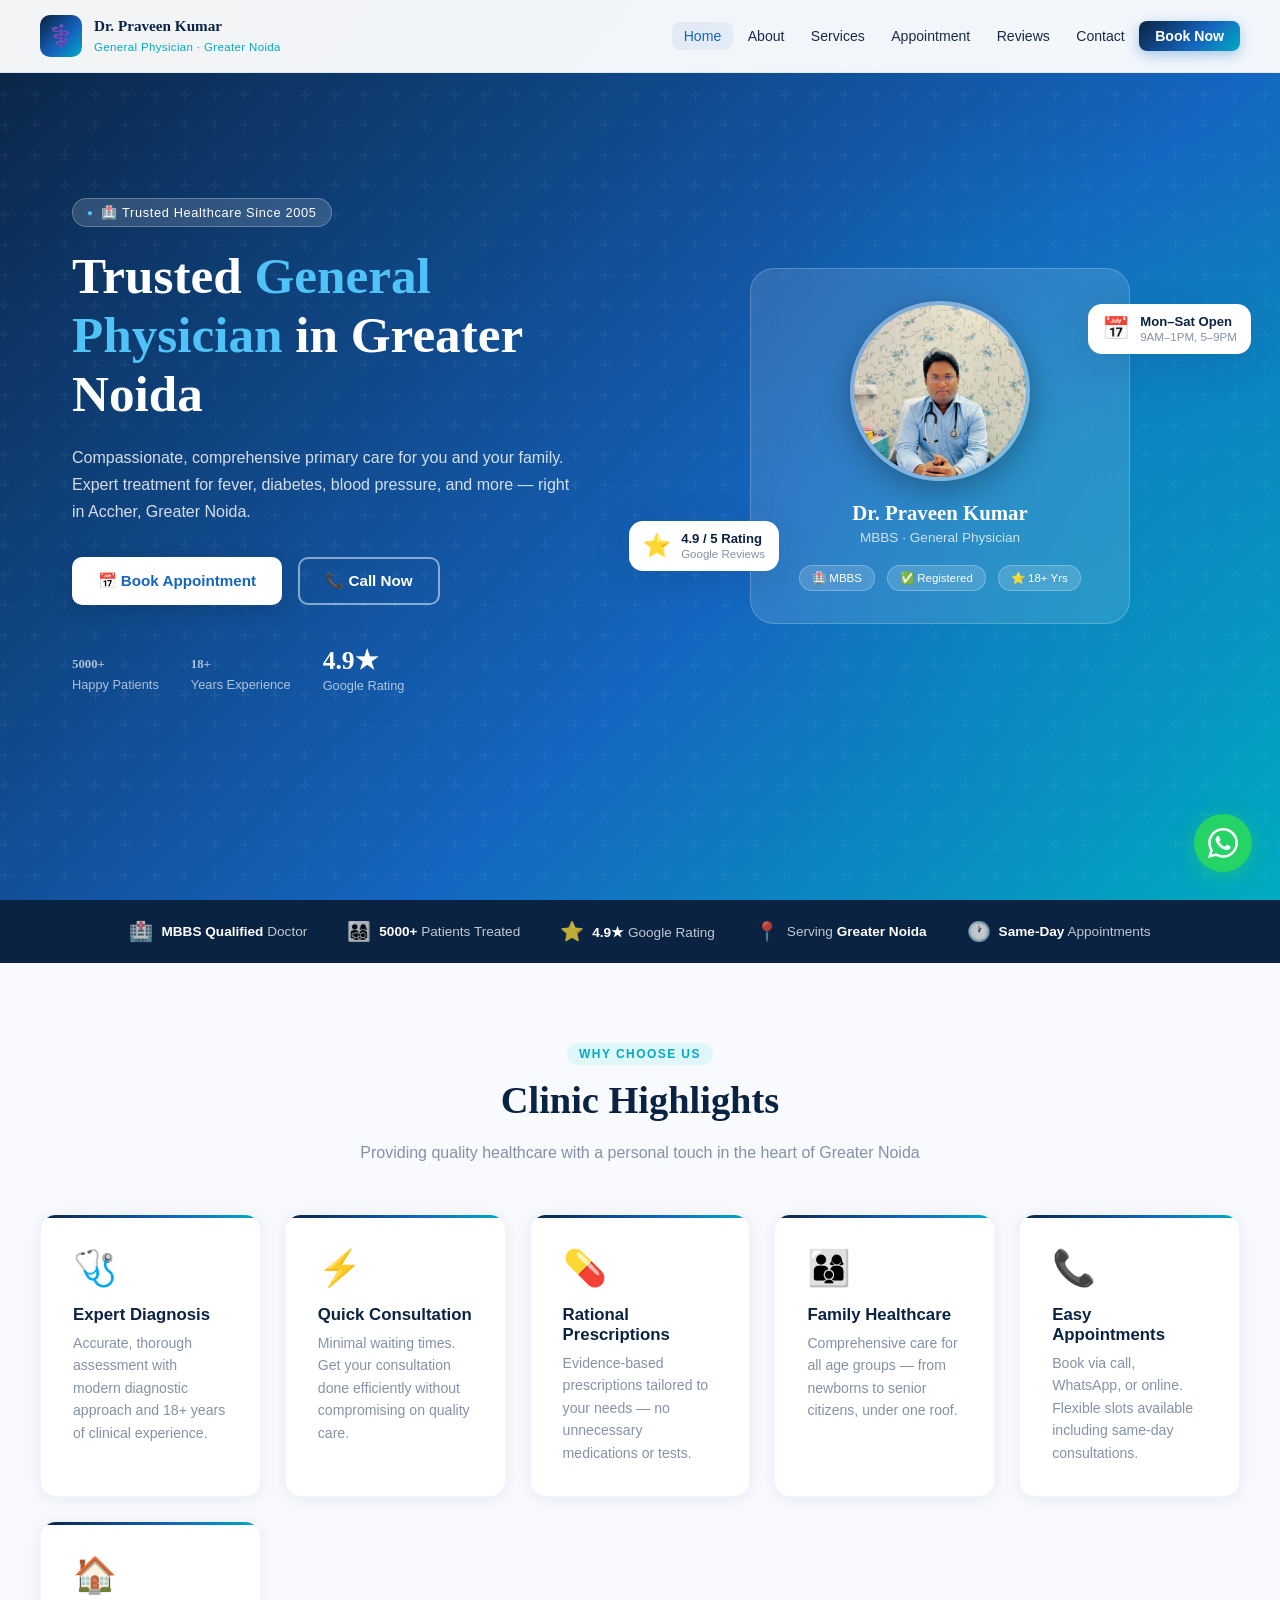
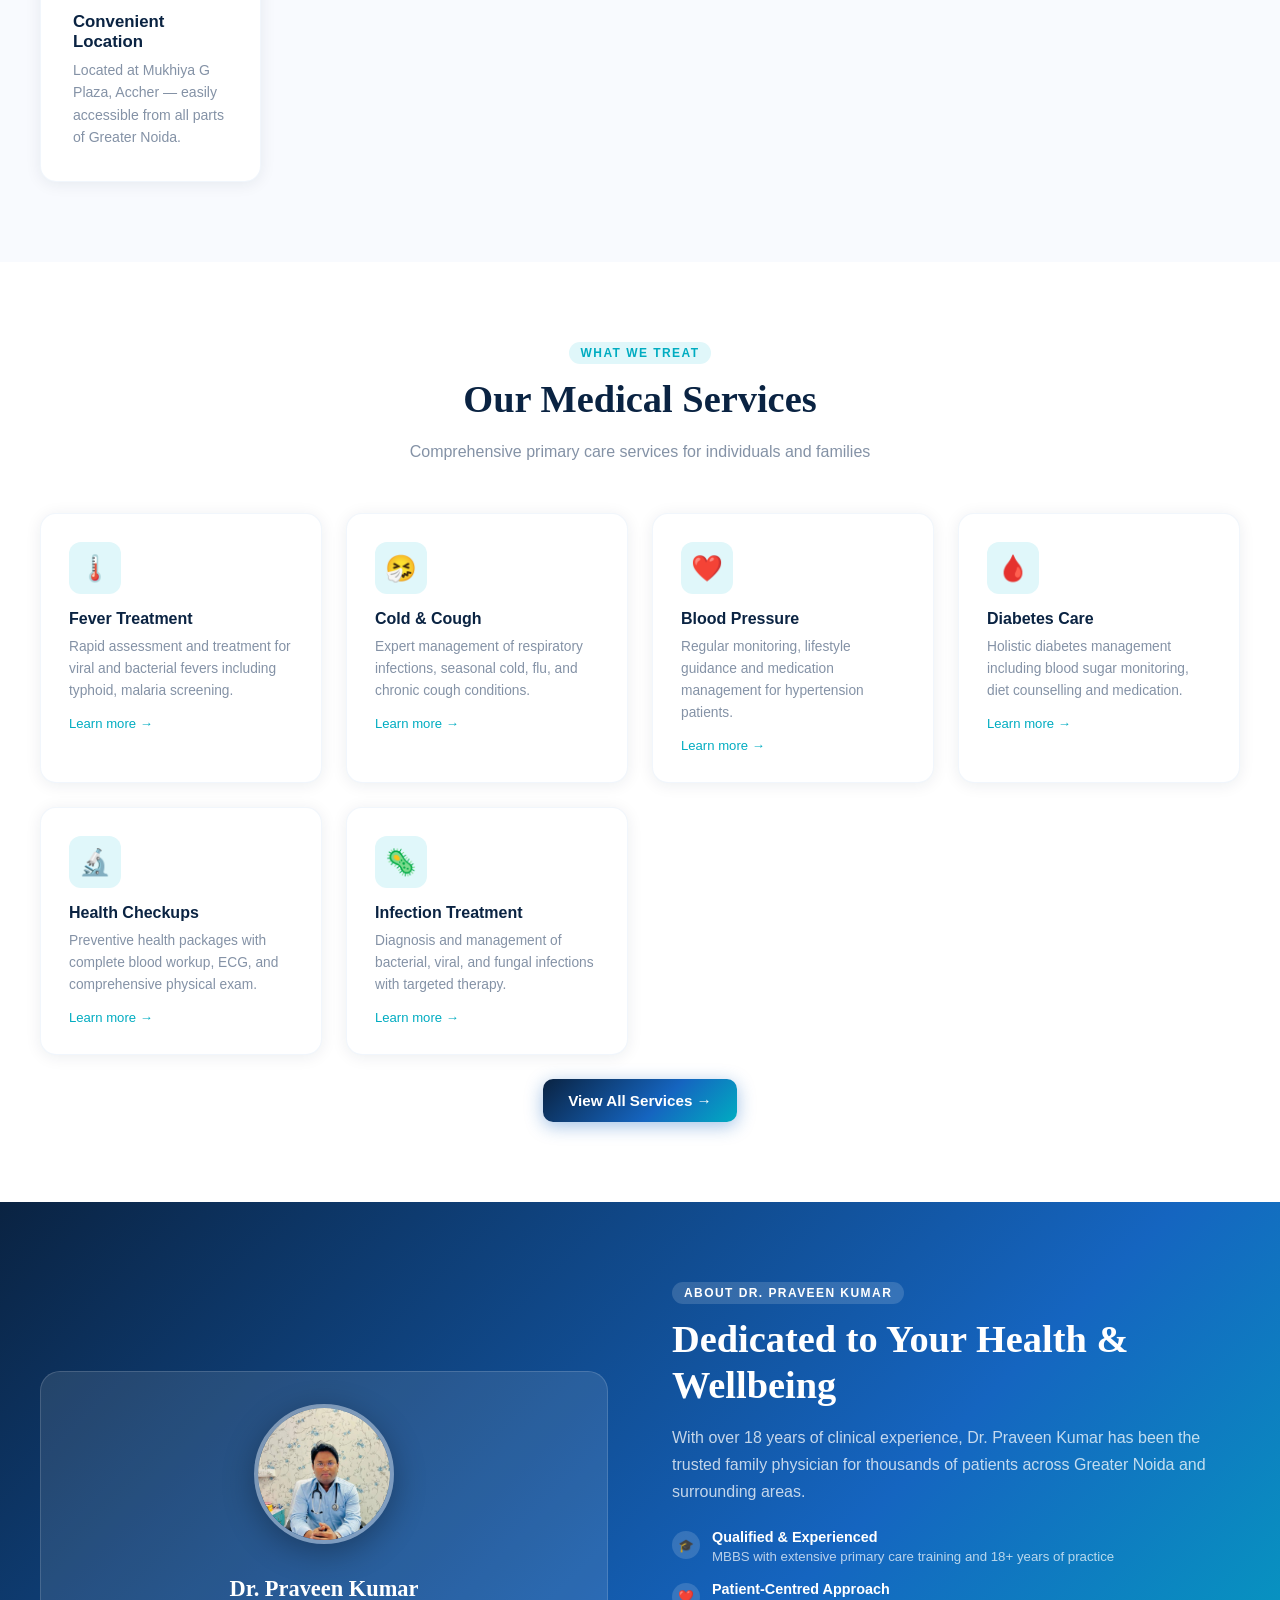
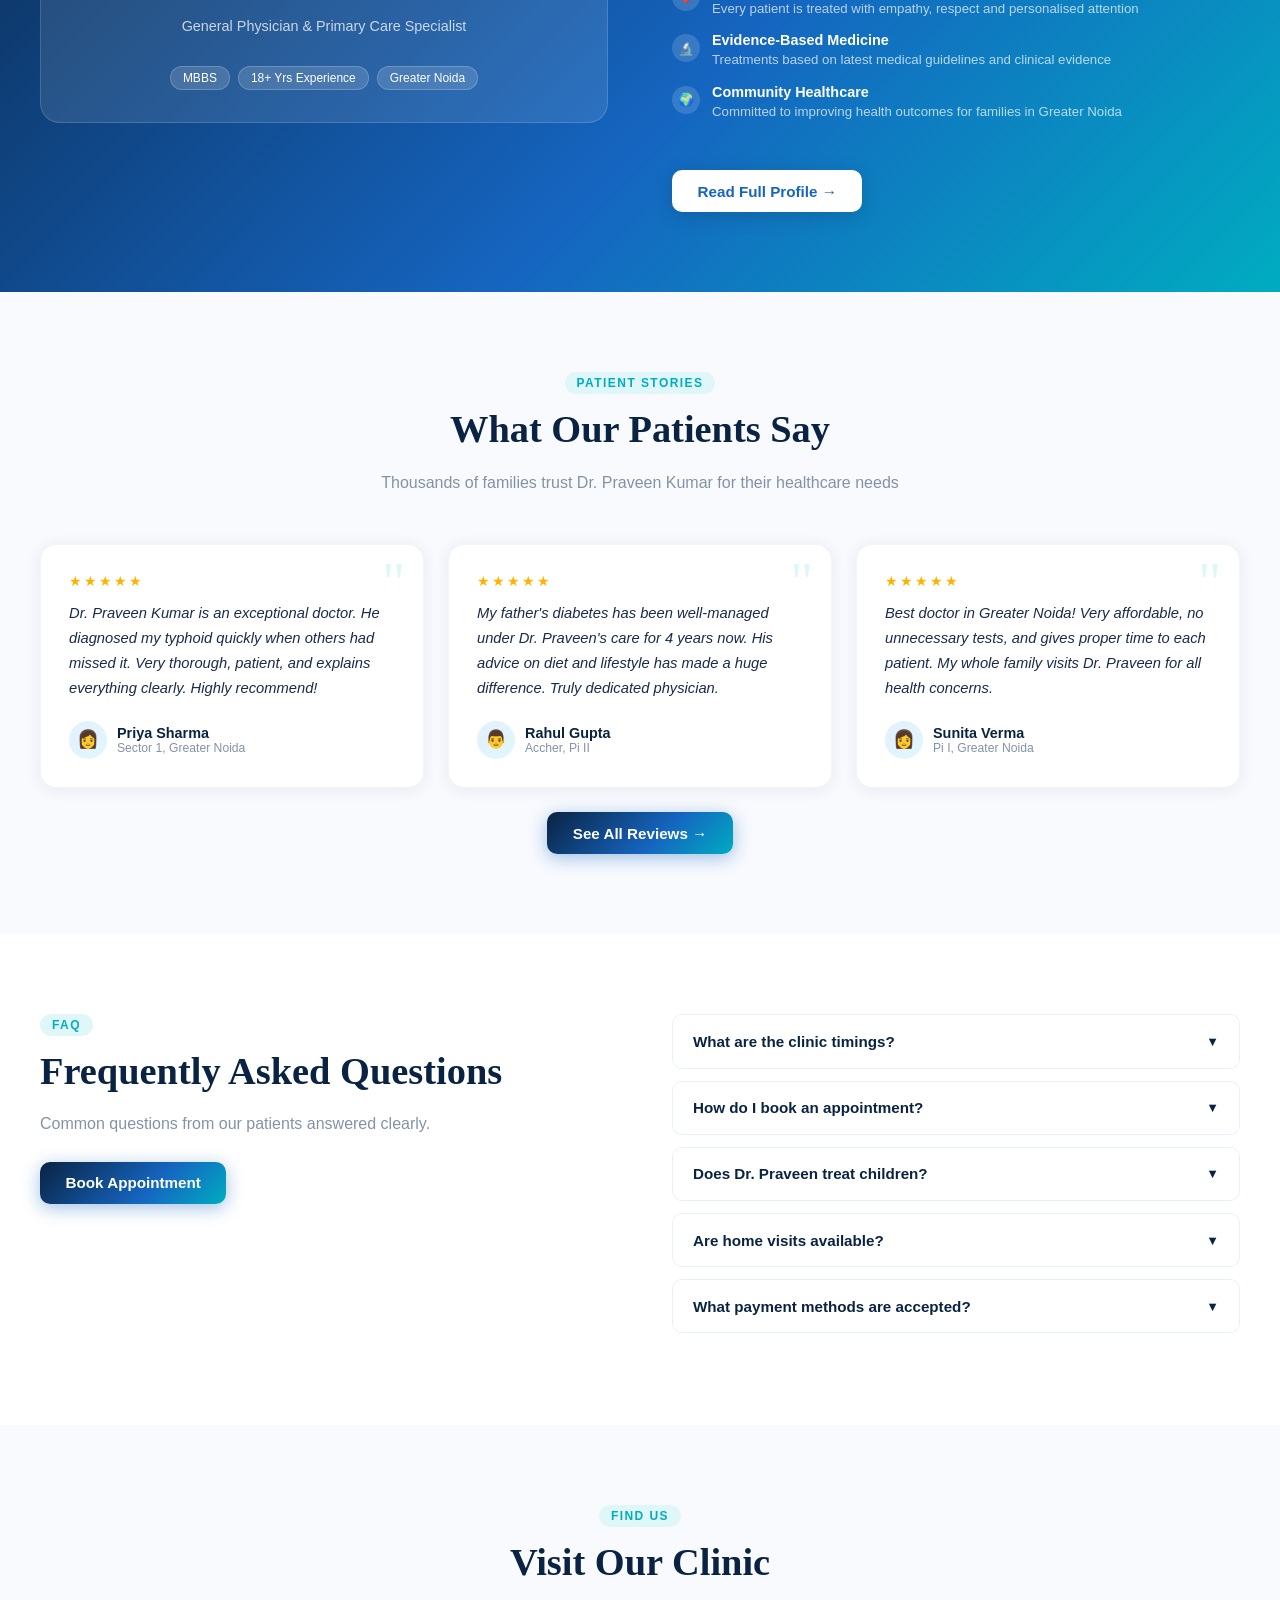
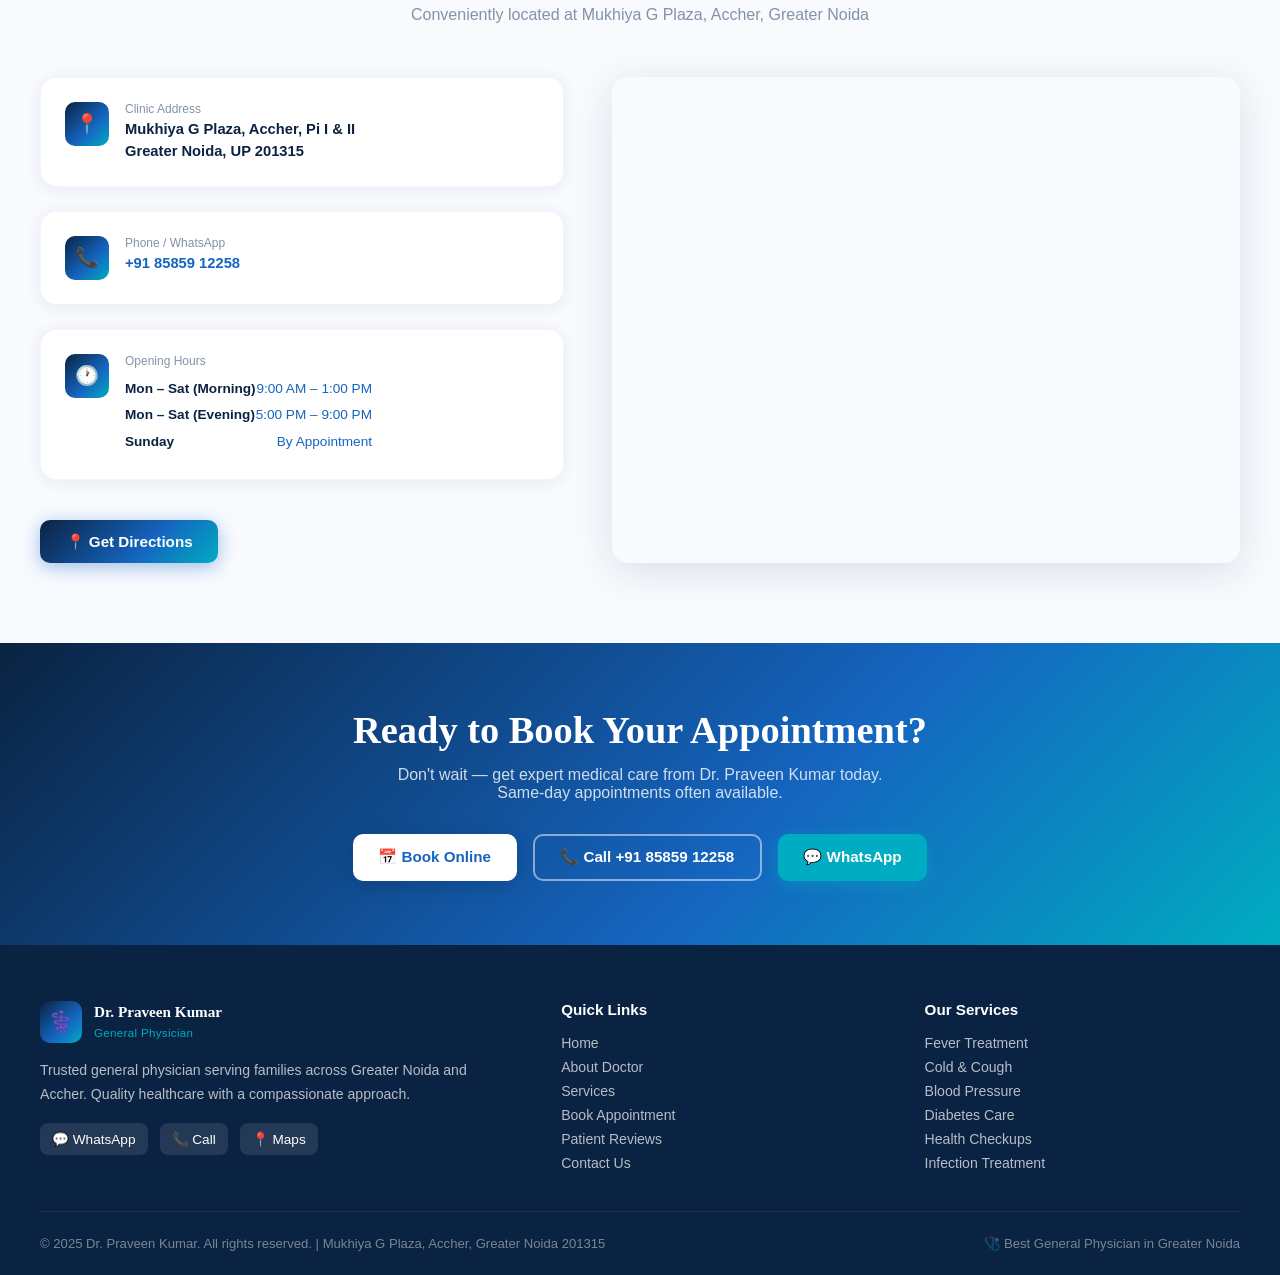
==== commit 00feaa50: "Add files via upload" ====
--- a/index.html
+++ b/index.html
@@ -61,7 +61,7 @@
       <h1 class="hero-title">Trusted <em>General Physician</em> in Greater Noida</h1>
       <p class="hero-subtitle">Compassionate, comprehensive primary care for you and your family. Expert treatment for fever, diabetes, blood pressure, and more — right in Accher, Greater Noida.</p>
       <div class="hero-actions">
-        <a href="pages/appointment.html" class="btn btn-white">📅 Book Appointment</a>
+        <a href="appointment.html" class="btn btn-white">📅 Book Appointment</a>
         <a href="tel:+918585912258" class="btn btn-outline-white">📞 Call Now</a>
       </div>
       <div class="hero-stats">
@@ -82,7 +82,7 @@
     <div class="hero-image-wrap">
       <div class="hero-card">
         <div class="doctor-photo-wrap">
-          <img src="images/dr.jpeg" alt="Dr. Praveen Kumar – General Physician Greater Noida" loading="eager"/>
+          <img src="dr.jpeg" alt="Dr. Praveen Kumar – General Physician Greater Noida" loading="eager"/>
         </div>
         <div class="doctor-info">
           <h3>Dr. Praveen Kumar</h3>
@@ -207,7 +207,7 @@
       </div>
     </div>
     <div class="text-center mt-3">
-      <a href="pages/services.html" class="btn btn-primary">View All Services →</a>
+      <a href="services.html" class="btn btn-primary">View All Services →</a>
     </div>
   </div>
 </section>
@@ -218,7 +218,7 @@
     <div class="about-strip-inner">
       <div class="about-img-wrap reveal">
         <div class="doctor-photo-about">
-          <img src="images/dr.jpeg" alt="Dr. Praveen Kumar" loading="lazy"/>
+          <img src="dr.jpeg" alt="Dr. Praveen Kumar" loading="lazy"/>
         </div>
         <h3>Dr. Praveen Kumar</h3>
         <p>General Physician & Primary Care Specialist</p>
@@ -251,7 +251,7 @@
           </div>
         </div>
         <div class="mt-3">
-          <a href="pages/about.html" class="btn btn-white" style="margin-top:1.5rem">Read Full Profile →</a>
+          <a href="about.html" class="btn btn-white" style="margin-top:1.5rem">Read Full Profile →</a>
         </div>
       </div>
     </div>
@@ -296,7 +296,7 @@
       </div>
     </div>
     <div class="text-center mt-3">
-      <a href="pages/reviews.html" class="btn btn-primary">See All Reviews →</a>
+      <a href="reviews.html" class="btn btn-primary">See All Reviews →</a>
     </div>
   </div>
 </section>
@@ -310,7 +310,7 @@
         <h2 class="section-title">Frequently Asked Questions</h2>
         <p class="section-sub">Common questions from our patients answered clearly.</p>
         <div class="mt-3">
-          <a href="pages/appointment.html" class="btn btn-primary">Book Appointment</a>
+          <a href="appointment.html" class="btn btn-primary">Book Appointment</a>
         </div>
       </div>
       <div class="faq-list reveal">
@@ -393,7 +393,7 @@
     <h2>Ready to Book Your Appointment?</h2>
     <p>Don't wait — get expert medical care from Dr. Praveen Kumar today. Same-day appointments often available.</p>
     <div class="btn-actions">
-      <a href="pages/appointment.html" class="btn btn-white">📅 Book Online</a>
+      <a href="appointment.html" class="btn btn-white">📅 Book Online</a>
       <a href="tel:+918585912258" class="btn btn-outline-white">📞 Call +91 85859 12258</a>
       <a href="https://wa.me/918585912258?text=Hello%20Dr.%20Praveen%2C%20I%20would%20like%20to%20book%20an%20appointment." target="_blank" class="btn btn-teal">💬 WhatsApp</a>
     </div>
